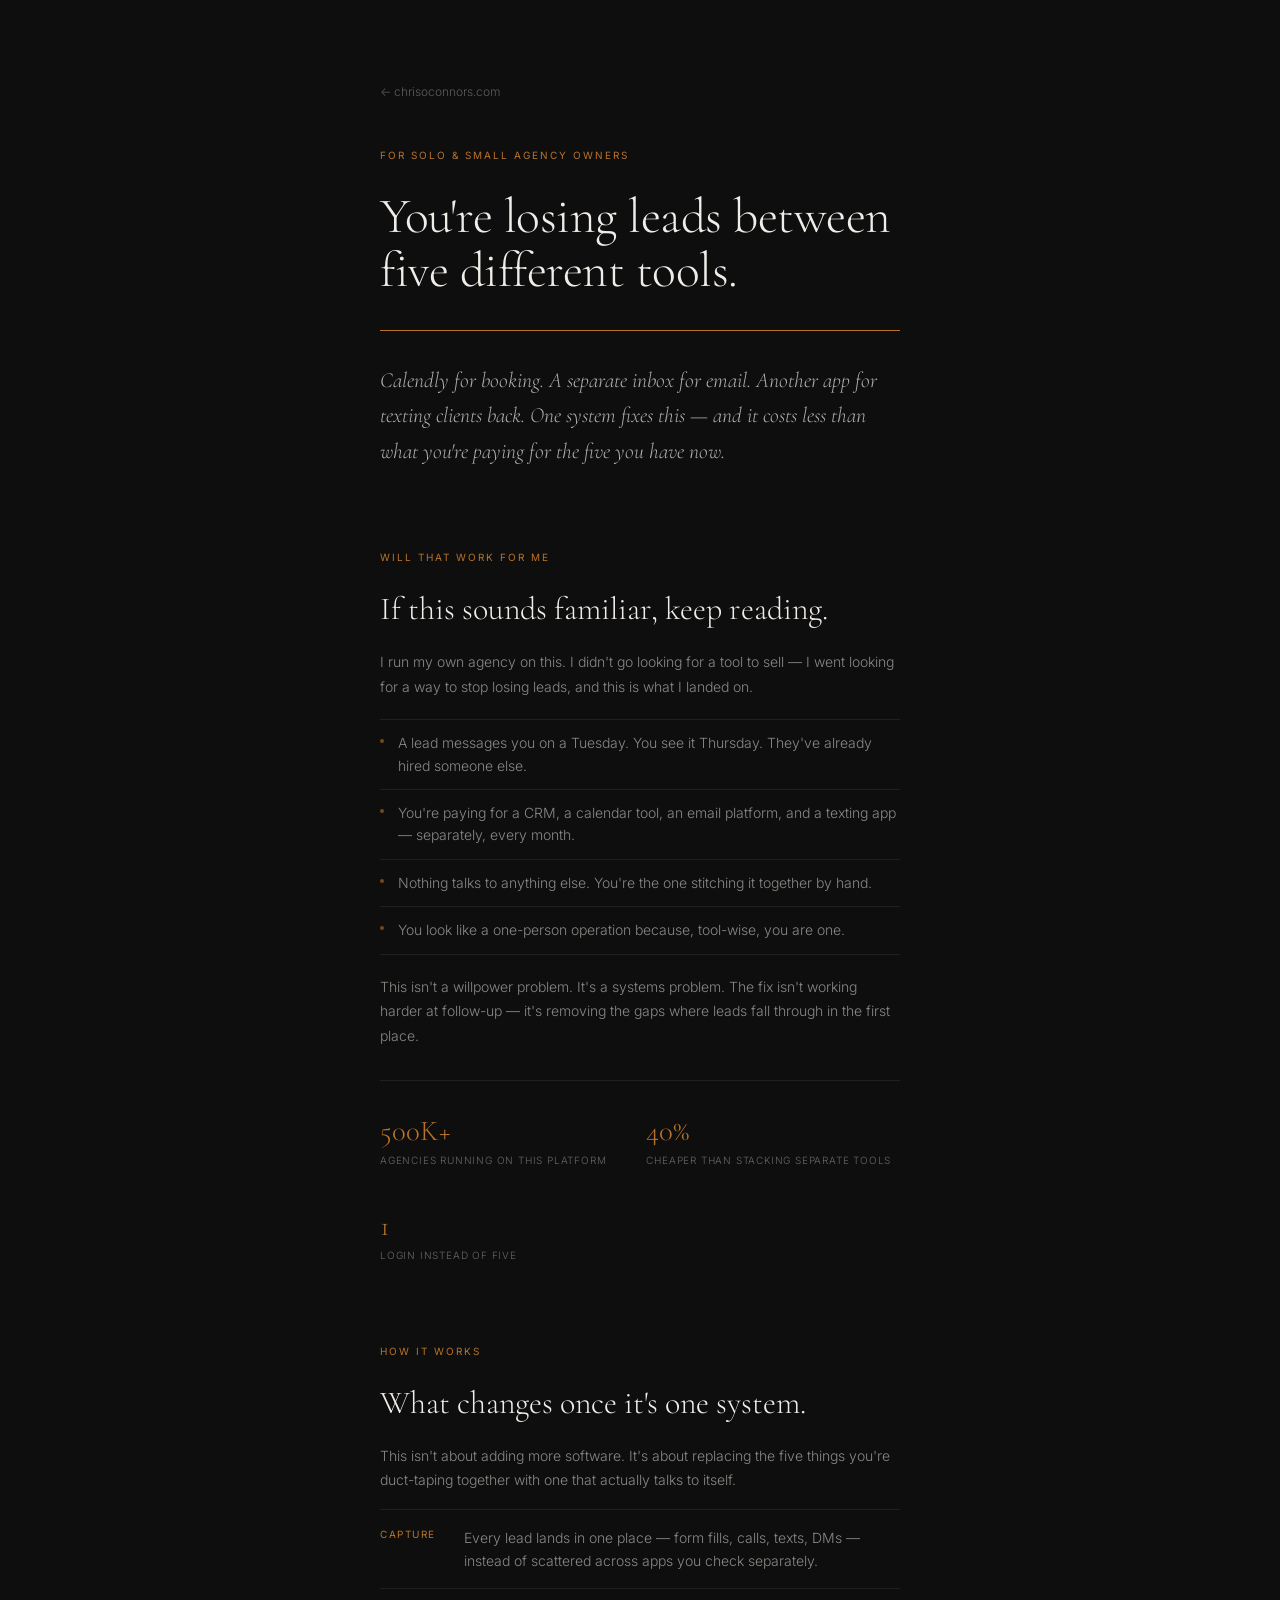
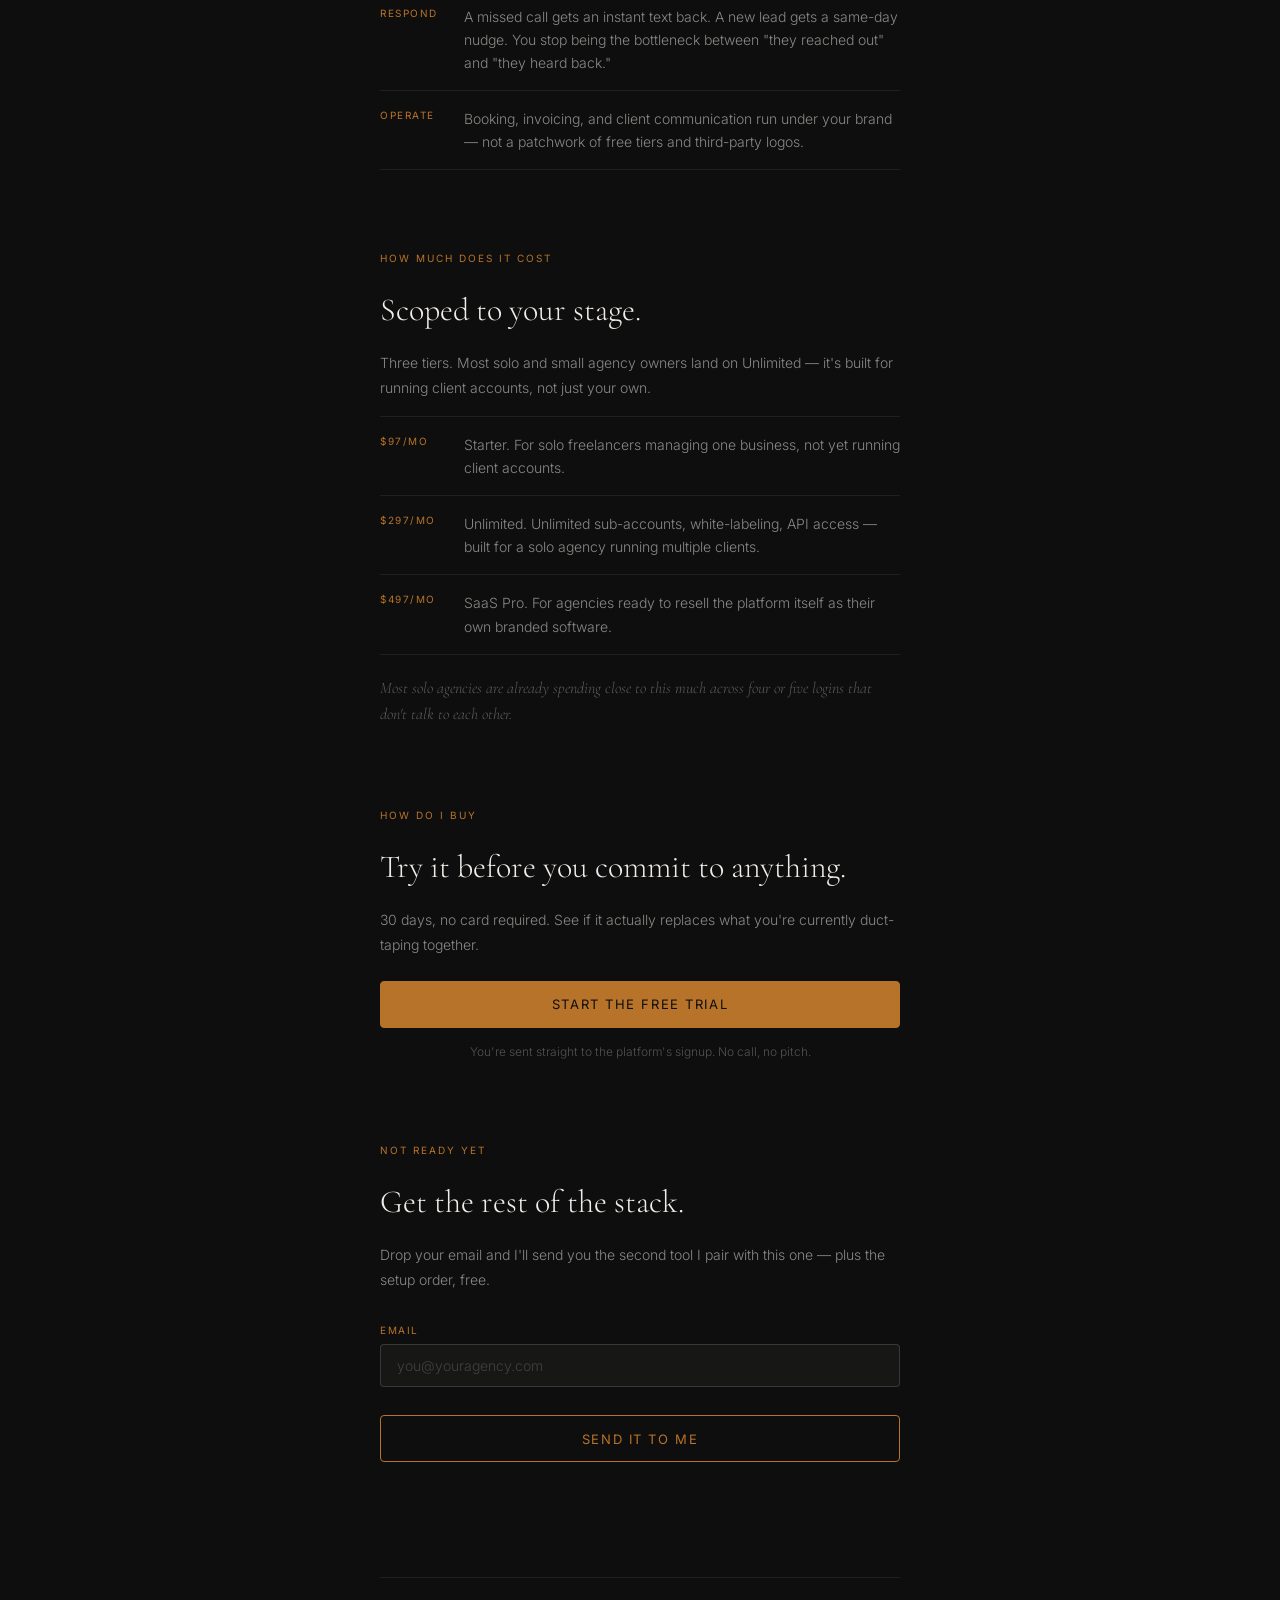
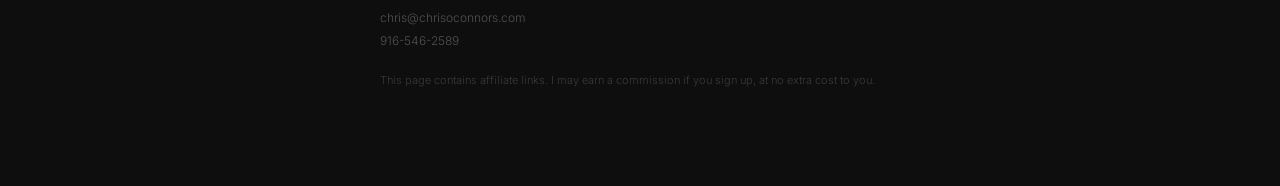
==== agency-engine.html @ 8b60ca3f "Create agency-engine.html" ====
<!DOCTYPE html>
<html lang="en">
<head>
<meta charset="UTF-8">
<meta name="viewport" content="width=device-width, initial-scale=1.0">
<title>The Agency Engine | Chris O'Connors</title>
<meta name="description" content="You're losing leads between five different tools. Here's the one system solo agency owners run on instead.">
<meta property="og:title" content="The Agency Engine | Chris O'Connors">
<meta property="og:description" content="You're losing leads between five different tools. Here's the one system solo agency owners run on instead.">
<meta property="og:image" content="https://res.cloudinary.com/dfg6a5max/image/upload/v1781449372/web-assets/2026_Profile_Pic_cfqlxw.png">
<meta property="og:url" content="https://www.chrisoconnors.com/agency-engine">
<meta property="og:type" content="website">
<meta name="twitter:card" content="summary">
<meta name="twitter:title" content="The Agency Engine | Chris O'Connors">
<meta name="twitter:description" content="You're losing leads between five different tools. Here's the one system solo agency owners run on instead.">
<link rel="preconnect" href="https://fonts.googleapis.com">
<link rel="preconnect" href="https://fonts.gstatic.com" crossorigin>
<link href="https://fonts.googleapis.com/css2?family=Cormorant+Garamond:ital,wght@0,300;0,400;1,300;1,400&family=Inter:wght@300;400&display=swap" rel="stylesheet">
<style>
  *, *::before, *::after { box-sizing: border-box; margin: 0; padding: 0; }

  :root {
    --cream: #F0EDE8;
    --amber: #B8732A;
    --muted: rgba(240, 237, 232, 0.55);
    --rule: rgba(240, 237, 232, 0.08);
  }

  html { font-size: 16px; scroll-behavior: smooth; }

  body {
    background: #0E0E0E;
    color: var(--cream);
    font-family: 'Inter', sans-serif;
    font-weight: 300;
    padding: 0 2rem;
  }

  .container {
    max-width: 520px;
    margin: 0 auto;
    padding: 5rem 0 6rem;
  }

  section { margin-bottom: 5rem; }

  .eyebrow {
    font-size: 10px;
    font-weight: 400;
    letter-spacing: 0.2em;
    text-transform: uppercase;
    color: var(--amber);
    margin-bottom: 1.5rem;
  }

  .back-link {
    display: inline-block;
    font-size: 12px;
    color: rgba(240, 237, 232, 0.35);
    text-decoration: none;
    margin-bottom: 3rem;
    transition: color 0.2s ease;
  }

  .back-link:hover { color: var(--amber); }

  .hero { margin-bottom: 5rem; }

  h1 {
    font-family: 'Cormorant Garamond', serif;
    font-size: clamp(2.2rem, 7vw, 3.1rem);
    font-weight: 300;
    line-height: 1.1;
    letter-spacing: -0.01em;
    margin-bottom: 2rem;
  }

  .animated-rule {
    height: 1px;
    background: var(--amber);
    width: 0;
    animation: drawRule 1s ease forwards 0.3s;
    margin-bottom: 2rem;
  }

  .proposition {
    font-family: 'Cormorant Garamond', serif;
    font-size: clamp(1.15rem, 4vw, 1.35rem);
    font-weight: 300;
    font-style: italic;
    color: rgba(240, 237, 232, 0.72);
    line-height: 1.65;
  }

  h2 {
    font-family: 'Cormorant Garamond', serif;
    font-size: clamp(1.5rem, 5vw, 2rem);
    font-weight: 300;
    line-height: 1.1;
    margin-bottom: 1.5rem;
  }

  p {
    font-size: 14px;
    color: var(--muted);
    line-height: 1.75;
    margin-bottom: 1rem;
  }

  p:last-child { margin-bottom: 0; }

  .fit-list {
    list-style: none;
    margin-top: 1.25rem;
  }

  .fit-list li {
    font-size: 14px;
    color: var(--muted);
    line-height: 1.6;
    padding: 0.75rem 0;
    border-bottom: 0.5px solid var(--rule);
    display: flex;
    gap: 0.85rem;
    align-items: flex-start;
  }

  .fit-list li:first-child { border-top: 0.5px solid var(--rule); }

  .fit-dot {
    width: 4px;
    height: 4px;
    border-radius: 50%;
    background: var(--amber);
    opacity: 0.6;
    flex-shrink: 0;
    margin-top: 7px;
  }

  .process-item {
    display: flex;
    gap: 1.5rem;
    align-items: flex-start;
    padding: 1rem 0;
    border-bottom: 0.5px solid var(--rule);
  }

  .process-item:first-child { border-top: 0.5px solid var(--rule); }

  .process-label {
    font-size: 10px;
    letter-spacing: 0.15em;
    text-transform: uppercase;
    color: var(--amber);
    font-weight: 400;
    min-width: 60px;
    padding-top: 2px;
    flex-shrink: 0;
  }

  .process-text {
    font-size: 14px;
    color: var(--muted);
    line-height: 1.65;
    font-weight: 300;
  }

  .pricing-note {
    font-size: 13px;
    color: rgba(240, 237, 232, 0.35);
    line-height: 1.65;
    margin-top: 1.25rem;
    font-style: italic;
    font-family: 'Cormorant Garamond', serif;
    font-size: 1rem;
  }

  .trust-row {
    display: flex;
    gap: 2.5rem;
    flex-wrap: wrap;
    margin-top: 2rem;
    padding-top: 2rem;
    border-top: 0.5px solid var(--rule);
  }

  .trust-stat .num {
    font-family: 'Cormorant Garamond', serif;
    font-size: 1.8rem;
    font-weight: 300;
    color: var(--amber);
    display: block;
  }

  .trust-stat .label {
    font-size: 10px;
    color: rgba(240, 237, 232, 0.4);
    text-transform: uppercase;
    letter-spacing: 0.08em;
    margin-top: 0.25rem;
  }

  .cta-btn {
    display: inline-block;
    width: 100%;
    text-align: center;
    padding: 0.9rem 1rem;
    background: var(--amber);
    border: 0.5px solid var(--amber);
    border-radius: 4px;
    color: #0E0E0E;
    font-family: 'Inter', sans-serif;
    font-size: 13px;
    font-weight: 400;
    letter-spacing: 0.12em;
    text-transform: uppercase;
    text-decoration: none;
    cursor: pointer;
    transition: background 0.2s ease, opacity 0.2s ease;
    margin-top: 0.5rem;
  }

  .cta-btn:hover { opacity: 0.85; }

  .cta-micro {
    font-size: 12px;
    color: rgba(240, 237, 232, 0.3);
    margin-top: 0.85rem;
    text-align: center;
  }

  .form-group { margin-bottom: 1.25rem; }

  label {
    display: block;
    font-size: 10px;
    letter-spacing: 0.15em;
    text-transform: uppercase;
    color: var(--amber);
    font-weight: 400;
    margin-bottom: 0.5rem;
  }

  input[type="email"] {
    width: 100%;
    background: rgba(240, 237, 232, 0.04);
    border: 0.5px solid rgba(240, 237, 232, 0.15);
    border-radius: 4px;
    color: var(--cream);
    font-family: 'Inter', sans-serif;
    font-size: 14px;
    font-weight: 300;
    padding: 0.75rem 1rem;
    outline: none;
    transition: border-color 0.2s ease;
    -webkit-appearance: none;
  }

  input[type="email"]:focus { border-color: var(--amber); }

  ::placeholder { color: rgba(240, 237, 232, 0.2); }

  .submit-btn {
    width: 100%;
    padding: 0.9rem 1rem;
    background: transparent;
    border: 0.5px solid var(--amber);
    border-radius: 4px;
    color: var(--amber);
    font-family: 'Inter', sans-serif;
    font-size: 13px;
    font-weight: 400;
    letter-spacing: 0.12em;
    text-transform: uppercase;
    cursor: pointer;
    transition: background 0.2s ease, color 0.2s ease;
    margin-top: 0.5rem;
  }

  .submit-btn:hover { background: var(--amber); color: #0E0E0E; }
  .submit-btn:disabled { opacity: 0.4; cursor: not-allowed; }

  .form-status {
    font-size: 13px;
    text-align: center;
    margin-top: 1rem;
    min-height: 1.2em;
    color: var(--amber);
    font-style: italic;
    font-family: 'Cormorant Garamond', serif;
    font-size: 1rem;
  }

  .footer {
    border-top: 0.5px solid var(--rule);
    padding-top: 2rem;
    display: flex;
    flex-direction: column;
    gap: 0.5rem;
  }

  .footer a {
    font-size: 12px;
    color: rgba(240, 237, 232, 0.3);
    text-decoration: none;
    transition: color 0.2s ease;
  }

  .footer a:hover { color: var(--amber); }

  .footer .disclosure {
    font-size: 11px;
    color: rgba(240, 237, 232, 0.2);
    line-height: 1.6;
    margin-top: 1rem;
  }

  .fade-in {
    opacity: 0;
    transform: translateY(10px);
    transition: opacity 0.5s ease, transform 0.5s ease;
  }

  .fade-in.visible { opacity: 1; transform: translateY(0); }

  @keyframes drawRule { from { width: 0; } to { width: 100%; } }

  @media (prefers-reduced-motion: reduce) {
    *, .fade-in { animation: none !important; transition: none !important; opacity: 1 !important; transform: none !important; }
  }

  @media (max-width: 480px) {
    body { padding: 0 1.25rem; }
    .container { padding: 3.5rem 0 4rem; }
    .trust-row { gap: 1.75rem; }
  }
</style>
</head>
<body>
<main class="container">

  <a href="/" class="back-link">&larr; chrisoconnors.com</a>

  <!-- 1. WHAT DOES IT DO FOR ME -->
  <div class="hero">
    <p class="eyebrow">For solo &amp; small agency owners</p>
    <h1>You're losing leads between five different tools.</h1>
    <div class="animated-rule"></div>
    <p class="proposition">Calendly for booking. A separate inbox for email. Another app for texting clients back. One system fixes this &mdash; and it costs less than what you're paying for the five you have now.</p>
  </div>

  <!-- 2. WILL THAT WORK FOR ME -->
  <section class="fade-in">
    <p class="eyebrow">Will that work for me</p>
    <h2>If this sounds familiar, keep reading.</h2>
    <p>I run my own agency on this. I didn't go looking for a tool to sell &mdash; I went looking for a way to stop losing leads, and this is what I landed on.</p>
    <ul class="fit-list">
      <li><span class="fit-dot" aria-hidden="true"></span>A lead messages you on a Tuesday. You see it Thursday. They've already hired someone else.</li>
      <li><span class="fit-dot" aria-hidden="true"></span>You're paying for a CRM, a calendar tool, an email platform, and a texting app &mdash; separately, every month.</li>
      <li><span class="fit-dot" aria-hidden="true"></span>Nothing talks to anything else. You're the one stitching it together by hand.</li>
      <li><span class="fit-dot" aria-hidden="true"></span>You look like a one-person operation because, tool-wise, you are one.</li>
    </ul>
    <p style="margin-top: 1.25rem;">This isn't a willpower problem. It's a systems problem. The fix isn't working harder at follow-up &mdash; it's removing the gaps where leads fall through in the first place.</p>

    <div class="trust-row">
      <div class="trust-stat">
        <span class="num">500K+</span>
        <span class="label">Agencies running on this platform</span>
      </div>
      <div class="trust-stat">
        <span class="num">40%</span>
        <span class="label">Cheaper than stacking separate tools</span>
      </div>
      <div class="trust-stat">
        <span class="num">1</span>
        <span class="label">Login instead of five</span>
      </div>
    </div>
  </section>

  <!-- 3. HOW DOES IT WORK -->
  <section class="fade-in">
    <p class="eyebrow">How it works</p>
    <h2>What changes once it's one system.</h2>
    <p>This isn't about adding more software. It's about replacing the five things you're duct-taping together with one that actually talks to itself.</p>
    <div>
      <div class="process-item">
        <span class="process-label">Capture</span>
        <span class="process-text">Every lead lands in one place &mdash; form fills, calls, texts, DMs &mdash; instead of scattered across apps you check separately.</span>
      </div>
      <div class="process-item">
        <span class="process-label">Respond</span>
        <span class="process-text">A missed call gets an instant text back. A new lead gets a same-day nudge. You stop being the bottleneck between "they reached out" and "they heard back."</span>
      </div>
      <div class="process-item">
        <span class="process-label">Operate</span>
        <span class="process-text">Booking, invoicing, and client communication run under your brand &mdash; not a patchwork of free tiers and third-party logos.</span>
      </div>
    </div>
  </section>

  <!-- 4. HOW MUCH DOES IT COST -->
  <section class="fade-in">
    <p class="eyebrow">How much does it cost</p>
    <h2>Scoped to your stage.</h2>
    <p>Three tiers. Most solo and small agency owners land on Unlimited &mdash; it's built for running client accounts, not just your own.</p>
    <div>
      <div class="process-item">
        <span class="process-label">$97/mo</span>
        <span class="process-text">Starter. For solo freelancers managing one business, not yet running client accounts.</span>
      </div>
      <div class="process-item">
        <span class="process-label">$297/mo</span>
        <span class="process-text">Unlimited. Unlimited sub-accounts, white-labeling, API access &mdash; built for a solo agency running multiple clients.</span>
      </div>
      <div class="process-item">
        <span class="process-label">$497/mo</span>
        <span class="process-text">SaaS Pro. For agencies ready to resell the platform itself as their own branded software.</span>
      </div>
    </div>
    <p class="pricing-note">Most solo agencies are already spending close to this much across four or five logins that don't talk to each other.</p>
  </section>

  <!-- 5. HOW DO I BUY -->
  <section class="fade-in">
    <p class="eyebrow">How do I buy</p>
    <h2>Try it before you commit to anything.</h2>
    <p>30 days, no card required. See if it actually replaces what you're currently duct-taping together.</p>
    <a href="https://www.gohighlevel.com/?fp_ref=REPLACE_WITH_AFFILIATE_ID&amp;fp_sid=agency_engine" class="cta-btn" id="primary-cta">Start the free trial</a>
    <p class="cta-micro">You're sent straight to the platform's signup. No call, no pitch.</p>
  </section>

  <!-- SECONDARY OFFER - EMAIL CAPTURE FOR UPHEX -->
  <section class="fade-in">
    <p class="eyebrow">Not ready yet</p>
    <h2>Get the rest of the stack.</h2>
    <p>Drop your email and I'll send you the second tool I pair with this one &mdash; plus the setup order, free.</p>

    <div id="bonus-form-wrap" style="margin-top: 2rem;">
      <div class="form-group">
        <label for="bonus-email">Email</label>
        <input type="email" id="bonus-email" placeholder="you@youragency.com" autocomplete="email">
      </div>
      <button class="submit-btn" id="bonus-submit-btn" onclick="submitBonusForm()">Send it to me</button>
      <p class="form-status" id="bonus-form-status"></p>
    </div>
  </section>

  <!-- FOOTER -->
  <div class="footer">
    <a href="mailto:chris@chrisoconnors.com">chris@chrisoconnors.com</a>
    <a href="tel:9165462589">916-546-2589</a>
    <p class="disclosure">This page contains affiliate links. I may earn a commission if you sign up, at no extra cost to you.</p>
  </div>

</main>

<script>
  const BONUS_WEBHOOK_URL = 'https://n8n.chrisoconnors.com/webhook/agency-engine-lead'; // REPLACE if different

  function submitBonusForm() {
    const email = document.getElementById('bonus-email').value.trim();
    const status = document.getElementById('bonus-form-status');
    const btn = document.getElementById('bonus-submit-btn');

    const emailRegex = /^[^\s@]+@[^\s@]+\.[^\s@]+$/;
    if (!emailRegex.test(email)) {
      status.textContent = 'Please enter a valid email address.';
      status.style.color = 'rgba(240,237,232,0.5)';
      return;
    }

    btn.disabled = true;
    status.style.color = 'var(--amber)';
    status.textContent = 'Sending...';

    fetch(BONUS_WEBHOOK_URL, {
      method: 'POST',
      headers: { 'Content-Type': 'application/json' },
      body: JSON.stringify({
        email: email,
        source: 'agency-engine',
        submitted_at: new Date().toISOString()
      })
    })
    .then(res => {
      if (res.ok) {
        document.getElementById('bonus-form-wrap').innerHTML = '<p style="font-family: Cormorant Garamond, serif; font-size: 1.2rem; font-style: italic; color: rgba(240,237,232,0.7); line-height: 1.7;">Done. Check your inbox in a few minutes.</p>';
      } else {
        throw new Error('Non-200 response');
      }
    })
    .catch(() => {
      btn.disabled = false;
      status.textContent = 'Something went wrong. Try again in a moment.';
      status.style.color = 'rgba(240,237,232,0.5)';
    });
  }

  const observer = new IntersectionObserver((entries) => {
    entries.forEach(e => { if (e.isIntersecting) { e.target.classList.add('visible'); observer.unobserve(e.target); } });
  }, { threshold: 0.1 });

  document.querySelectorAll('.fade-in').forEach(el => observer.observe(el));
</script>
</body>
</html>
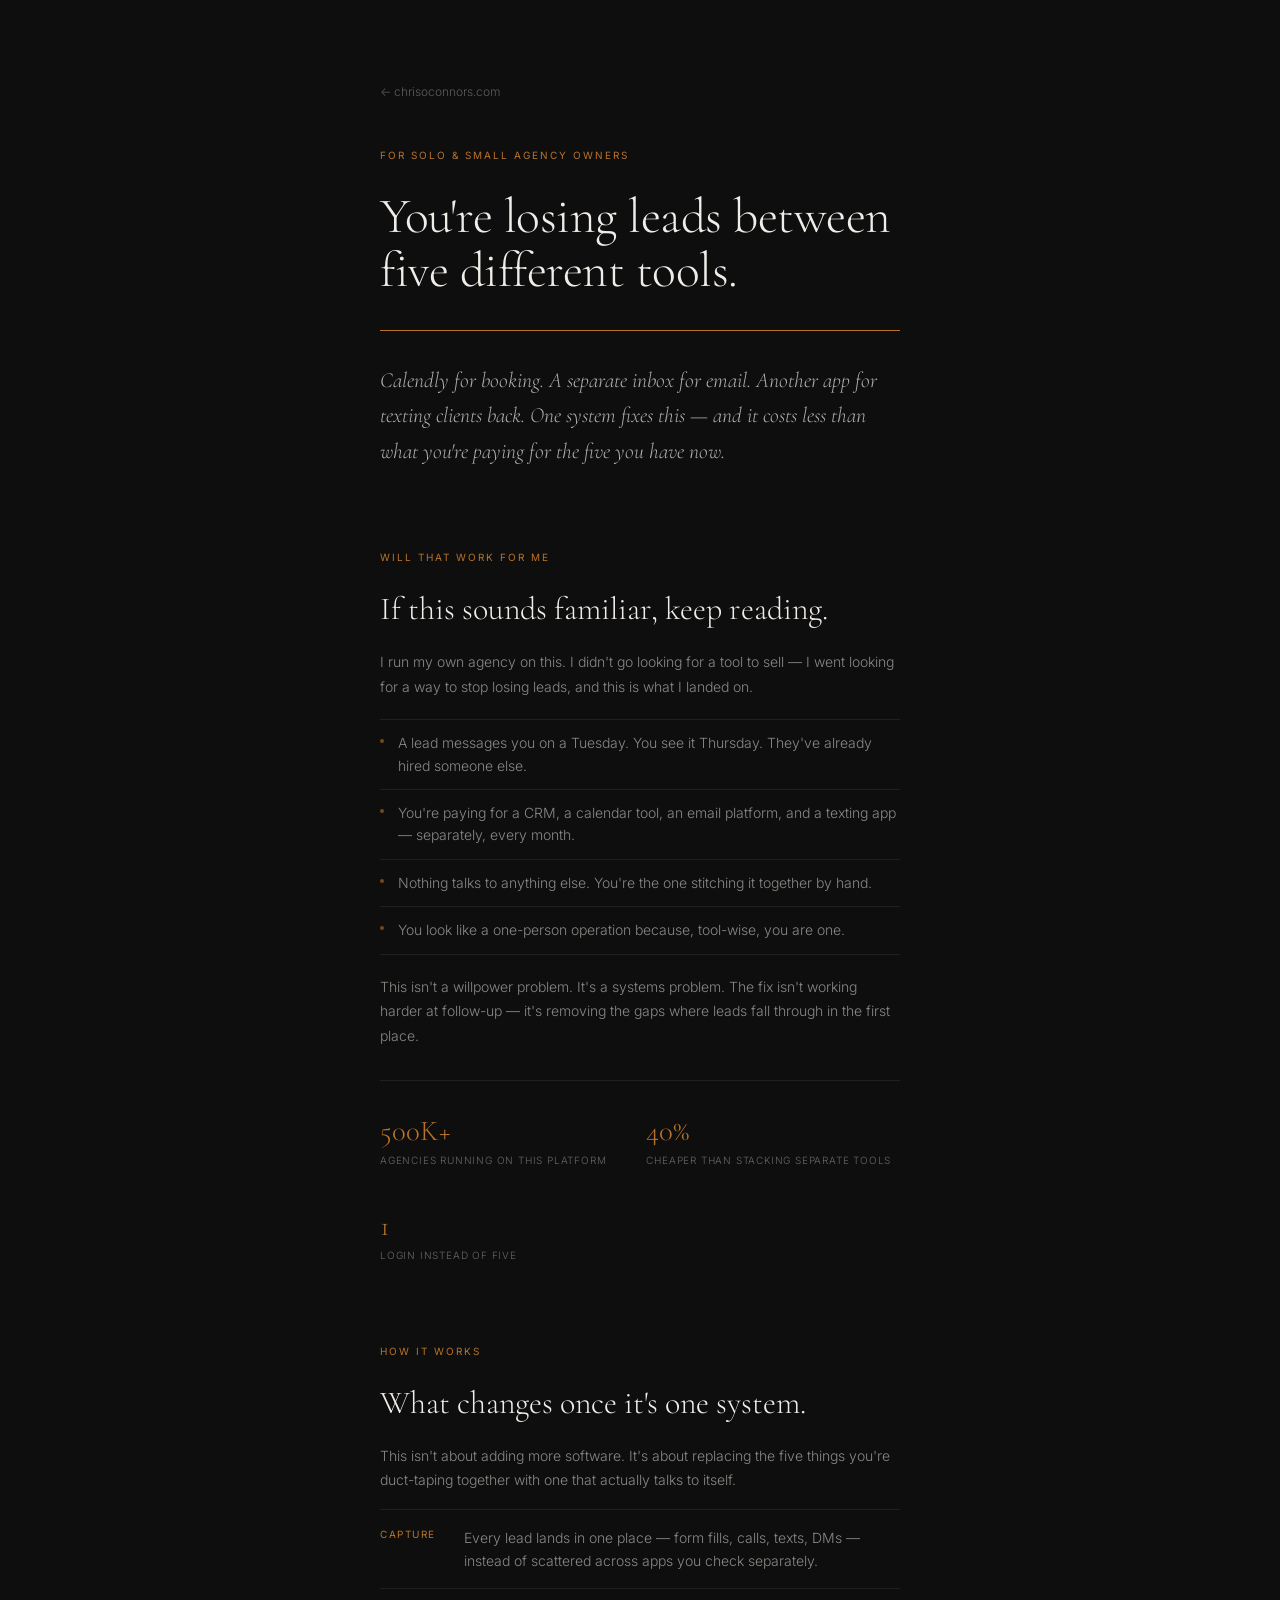
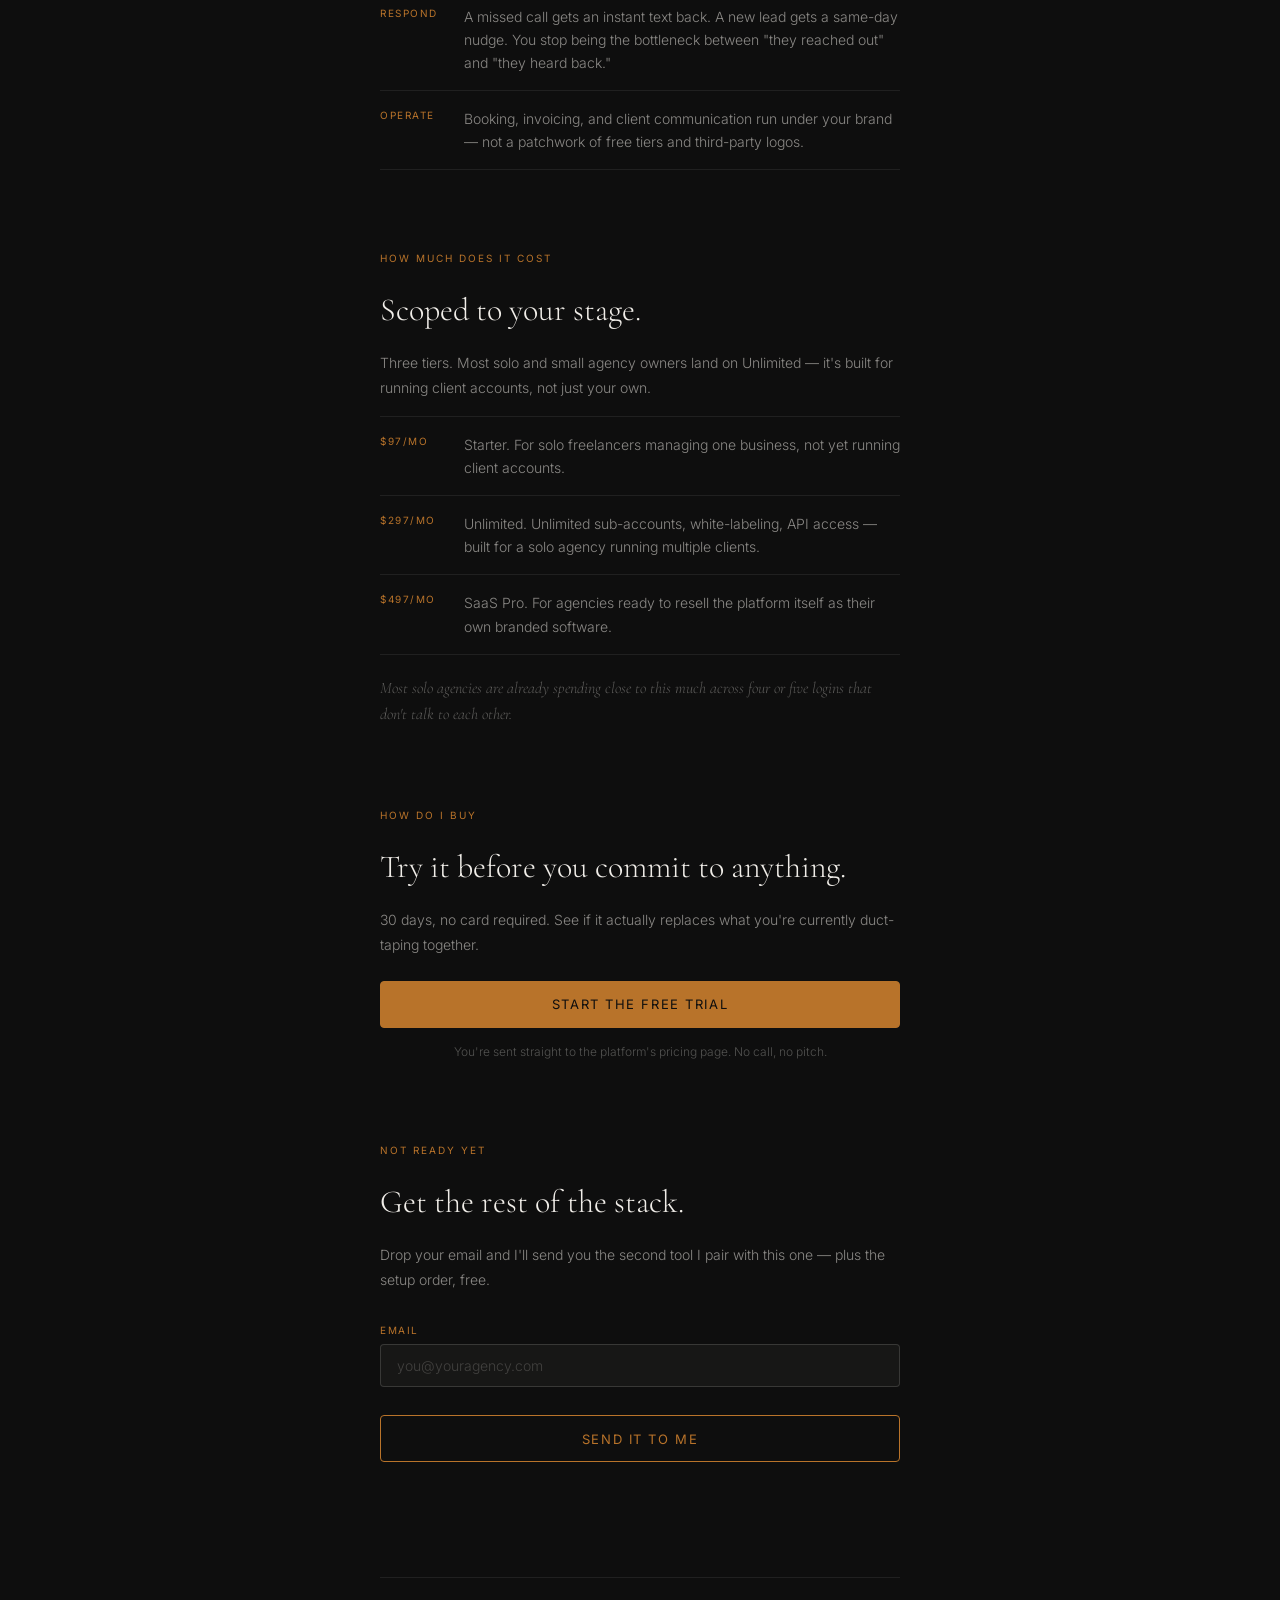
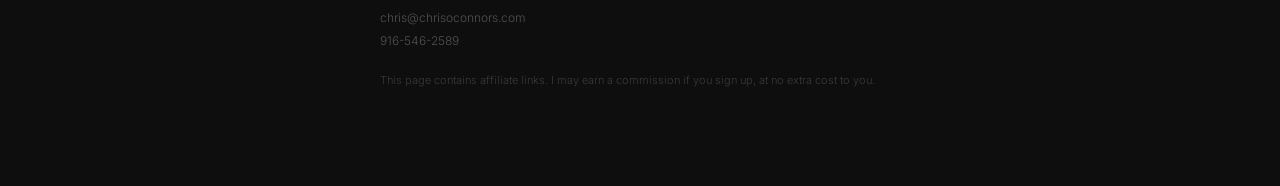
==== commit 3af90565: "Update agency-engine.html" ====
--- a/agency-engine.html
+++ b/agency-engine.html
@@ -426,8 +426,8 @@
     <p class="eyebrow">How do I buy</p>
     <h2>Try it before you commit to anything.</h2>
     <p>30 days, no card required. See if it actually replaces what you're currently duct-taping together.</p>
-    <a href="https://www.gohighlevel.com/?fp_ref=REPLACE_WITH_AFFILIATE_ID&amp;fp_sid=agency_engine" class="cta-btn" id="primary-cta">Start the free trial</a>
-    <p class="cta-micro">You're sent straight to the platform's signup. No call, no pitch.</p>
+    <a href="https://www.gohighlevel.com/pricing?fp_ref=chrisoconnors" class="cta-btn" id="primary-cta">Start the free trial</a>
+    <p class="cta-micro">You're sent straight to the platform's pricing page. No call, no pitch.</p>
   </section>
 
   <!-- SECONDARY OFFER - EMAIL CAPTURE FOR UPHEX -->
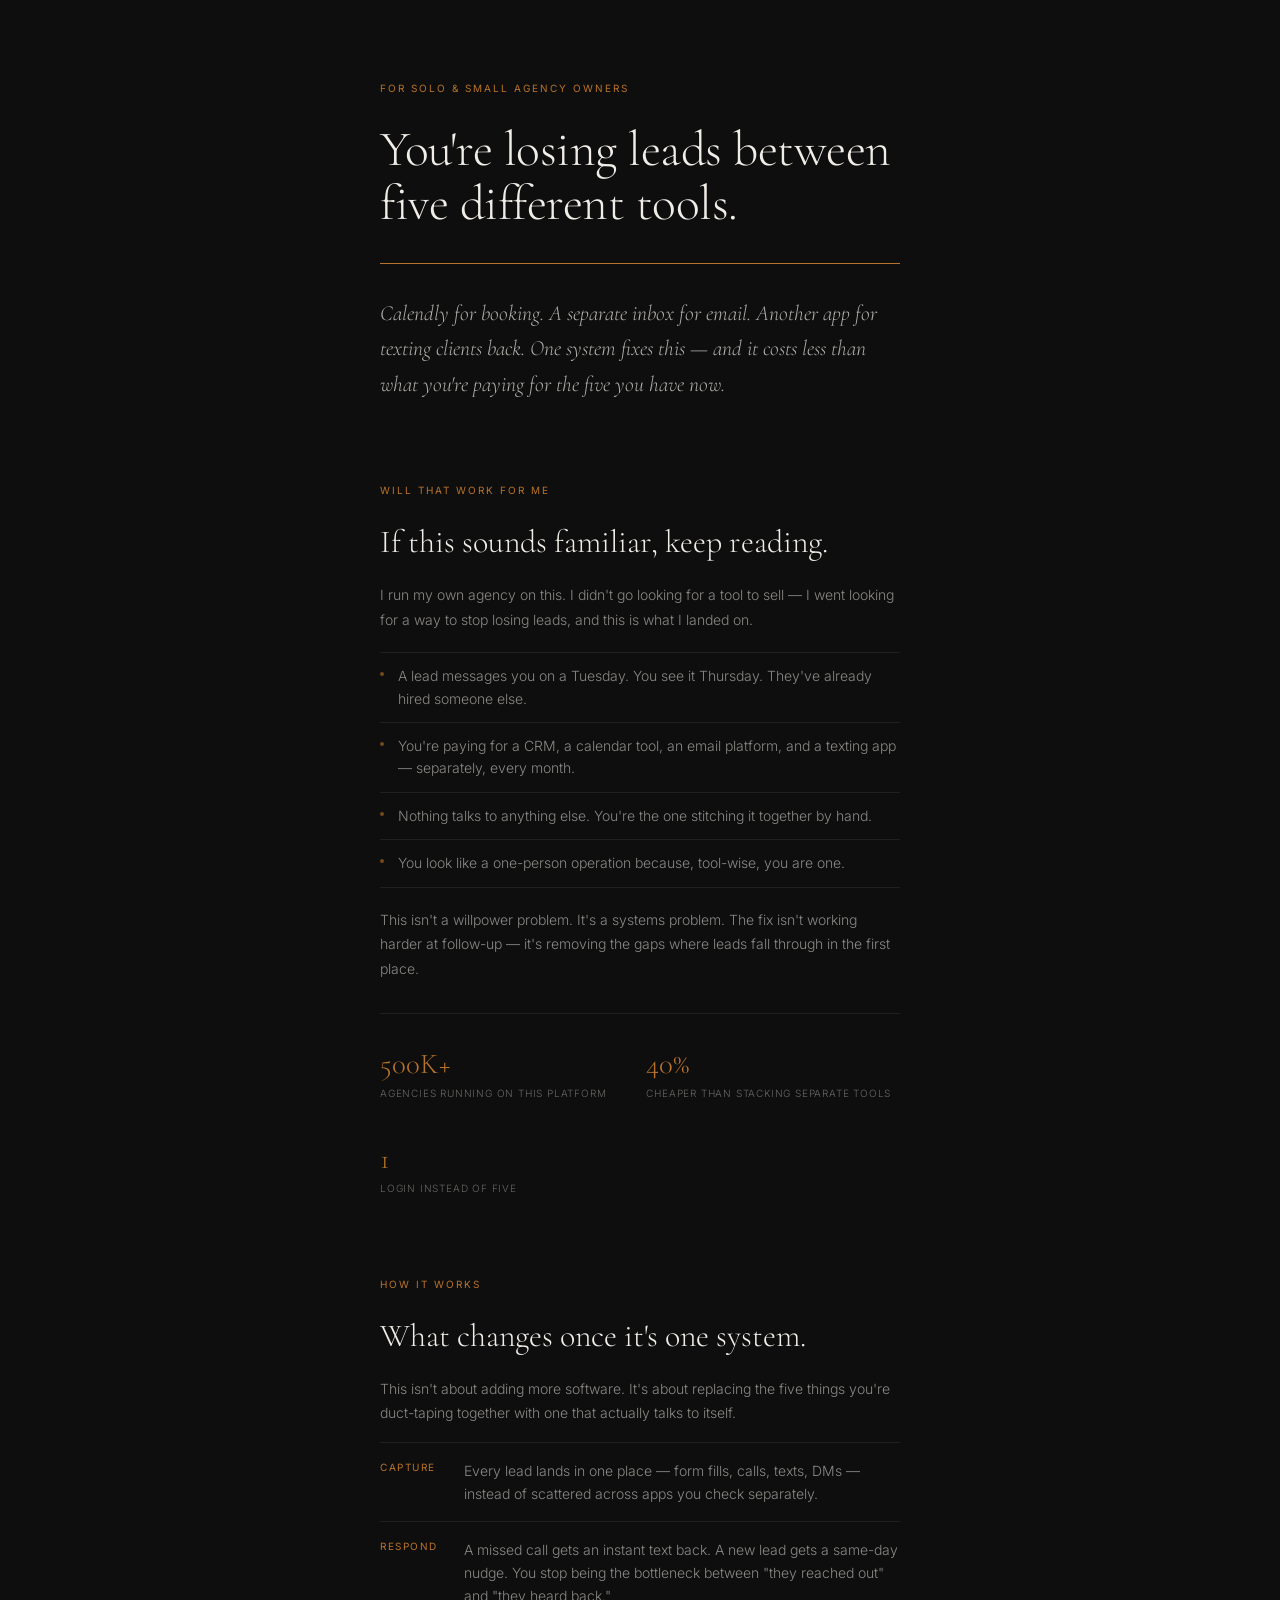
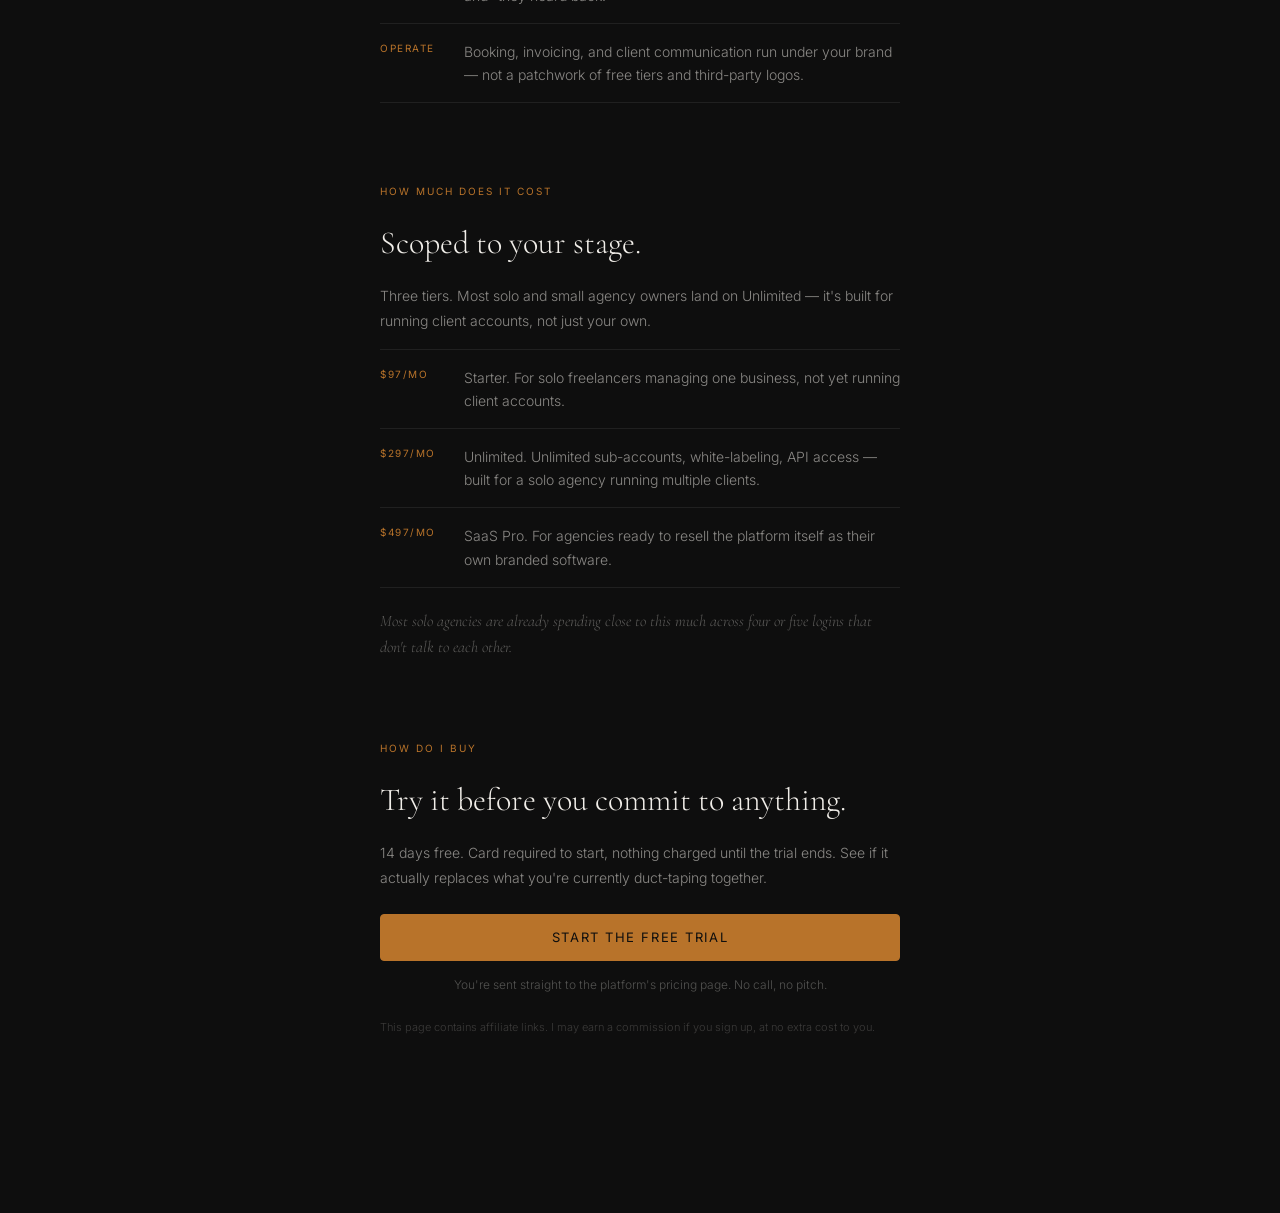
==== commit 1c5f00e9: "Update agency-engine.html Footer removed, trial copy corrected" ====
--- a/agency-engine.html
+++ b/agency-engine.html
@@ -53,17 +53,6 @@
     margin-bottom: 1.5rem;
   }
 
-  .back-link {
-    display: inline-block;
-    font-size: 12px;
-    color: rgba(240, 237, 232, 0.35);
-    text-decoration: none;
-    margin-bottom: 3rem;
-    transition: color 0.2s ease;
-  }
-
-  .back-link:hover { color: var(--amber); }
-
   .hero { margin-bottom: 5rem; }
 
   h1 {
@@ -229,90 +218,11 @@
     text-align: center;
   }
 
-  .form-group { margin-bottom: 1.25rem; }
-
-  label {
-    display: block;
-    font-size: 10px;
-    letter-spacing: 0.15em;
-    text-transform: uppercase;
-    color: var(--amber);
-    font-weight: 400;
-    margin-bottom: 0.5rem;
-  }
-
-  input[type="email"] {
-    width: 100%;
-    background: rgba(240, 237, 232, 0.04);
-    border: 0.5px solid rgba(240, 237, 232, 0.15);
-    border-radius: 4px;
-    color: var(--cream);
-    font-family: 'Inter', sans-serif;
-    font-size: 14px;
-    font-weight: 300;
-    padding: 0.75rem 1rem;
-    outline: none;
-    transition: border-color 0.2s ease;
-    -webkit-appearance: none;
-  }
-
-  input[type="email"]:focus { border-color: var(--amber); }
-
-  ::placeholder { color: rgba(240, 237, 232, 0.2); }
-
-  .submit-btn {
-    width: 100%;
-    padding: 0.9rem 1rem;
-    background: transparent;
-    border: 0.5px solid var(--amber);
-    border-radius: 4px;
-    color: var(--amber);
-    font-family: 'Inter', sans-serif;
-    font-size: 13px;
-    font-weight: 400;
-    letter-spacing: 0.12em;
-    text-transform: uppercase;
-    cursor: pointer;
-    transition: background 0.2s ease, color 0.2s ease;
-    margin-top: 0.5rem;
-  }
-
-  .submit-btn:hover { background: var(--amber); color: #0E0E0E; }
-  .submit-btn:disabled { opacity: 0.4; cursor: not-allowed; }
-
-  .form-status {
-    font-size: 13px;
-    text-align: center;
-    margin-top: 1rem;
-    min-height: 1.2em;
-    color: var(--amber);
-    font-style: italic;
-    font-family: 'Cormorant Garamond', serif;
-    font-size: 1rem;
-  }
-
-  .footer {
-    border-top: 0.5px solid var(--rule);
-    padding-top: 2rem;
-    display: flex;
-    flex-direction: column;
-    gap: 0.5rem;
-  }
-
-  .footer a {
-    font-size: 12px;
-    color: rgba(240, 237, 232, 0.3);
-    text-decoration: none;
-    transition: color 0.2s ease;
-  }
-
-  .footer a:hover { color: var(--amber); }
-
-  .footer .disclosure {
+  .disclosure {
     font-size: 11px;
     color: rgba(240, 237, 232, 0.2);
     line-height: 1.6;
-    margin-top: 1rem;
+    margin-top: 1.5rem;
   }
 
   .fade-in {
@@ -338,8 +248,6 @@
 </head>
 <body>
 <main class="container">
-
-  <a href="/" class="back-link">&larr; chrisoconnors.com</a>
 
   <!-- 1. WHAT DOES IT DO FOR ME -->
   <div class="hero">
@@ -425,78 +333,15 @@
   <section class="fade-in">
     <p class="eyebrow">How do I buy</p>
     <h2>Try it before you commit to anything.</h2>
-    <p>30 days, no card required. See if it actually replaces what you're currently duct-taping together.</p>
+    <p>14 days free. Card required to start, nothing charged until the trial ends. See if it actually replaces what you're currently duct-taping together.</p>
     <a href="https://www.gohighlevel.com/pricing?fp_ref=chrisoconnors" class="cta-btn" id="primary-cta">Start the free trial</a>
     <p class="cta-micro">You're sent straight to the platform's pricing page. No call, no pitch.</p>
+    <p class="disclosure">This page contains affiliate links. I may earn a commission if you sign up, at no extra cost to you.</p>
   </section>
 
-  <!-- SECONDARY OFFER - EMAIL CAPTURE FOR UPHEX -->
-  <section class="fade-in">
-    <p class="eyebrow">Not ready yet</p>
-    <h2>Get the rest of the stack.</h2>
-    <p>Drop your email and I'll send you the second tool I pair with this one &mdash; plus the setup order, free.</p>
-
-    <div id="bonus-form-wrap" style="margin-top: 2rem;">
-      <div class="form-group">
-        <label for="bonus-email">Email</label>
-        <input type="email" id="bonus-email" placeholder="you@youragency.com" autocomplete="email">
-      </div>
-      <button class="submit-btn" id="bonus-submit-btn" onclick="submitBonusForm()">Send it to me</button>
-      <p class="form-status" id="bonus-form-status"></p>
-    </div>
-  </section>
-
-  <!-- FOOTER -->
-  <div class="footer">
-    <a href="mailto:chris@chrisoconnors.com">chris@chrisoconnors.com</a>
-    <a href="tel:9165462589">916-546-2589</a>
-    <p class="disclosure">This page contains affiliate links. I may earn a commission if you sign up, at no extra cost to you.</p>
-  </div>
-
 </main>
 
 <script>
-  const BONUS_WEBHOOK_URL = 'https://n8n.chrisoconnors.com/webhook/agency-engine-lead'; // REPLACE if different
-
-  function submitBonusForm() {
-    const email = document.getElementById('bonus-email').value.trim();
-    const status = document.getElementById('bonus-form-status');
-    const btn = document.getElementById('bonus-submit-btn');
-
-    const emailRegex = /^[^\s@]+@[^\s@]+\.[^\s@]+$/;
-    if (!emailRegex.test(email)) {
-      status.textContent = 'Please enter a valid email address.';
-      status.style.color = 'rgba(240,237,232,0.5)';
-      return;
-    }
-
-    btn.disabled = true;
-    status.style.color = 'var(--amber)';
-    status.textContent = 'Sending...';
-
-    fetch(BONUS_WEBHOOK_URL, {
-      method: 'POST',
-      headers: { 'Content-Type': 'application/json' },
-      body: JSON.stringify({
-        email: email,
-        source: 'agency-engine',
-        submitted_at: new Date().toISOString()
-      })
-    })
-    .then(res => {
-      if (res.ok) {
-        document.getElementById('bonus-form-wrap').innerHTML = '<p style="font-family: Cormorant Garamond, serif; font-size: 1.2rem; font-style: italic; color: rgba(240,237,232,0.7); line-height: 1.7;">Done. Check your inbox in a few minutes.</p>';
-      } else {
-        throw new Error('Non-200 response');
-      }
-    })
-    .catch(() => {
-      btn.disabled = false;
-      status.textContent = 'Something went wrong. Try again in a moment.';
-      status.style.color = 'rgba(240,237,232,0.5)';
-    });
-  }
-
   const observer = new IntersectionObserver((entries) => {
     entries.forEach(e => { if (e.isIntersecting) { e.target.classList.add('visible'); observer.unobserve(e.target); } });
   }, { threshold: 0.1 });
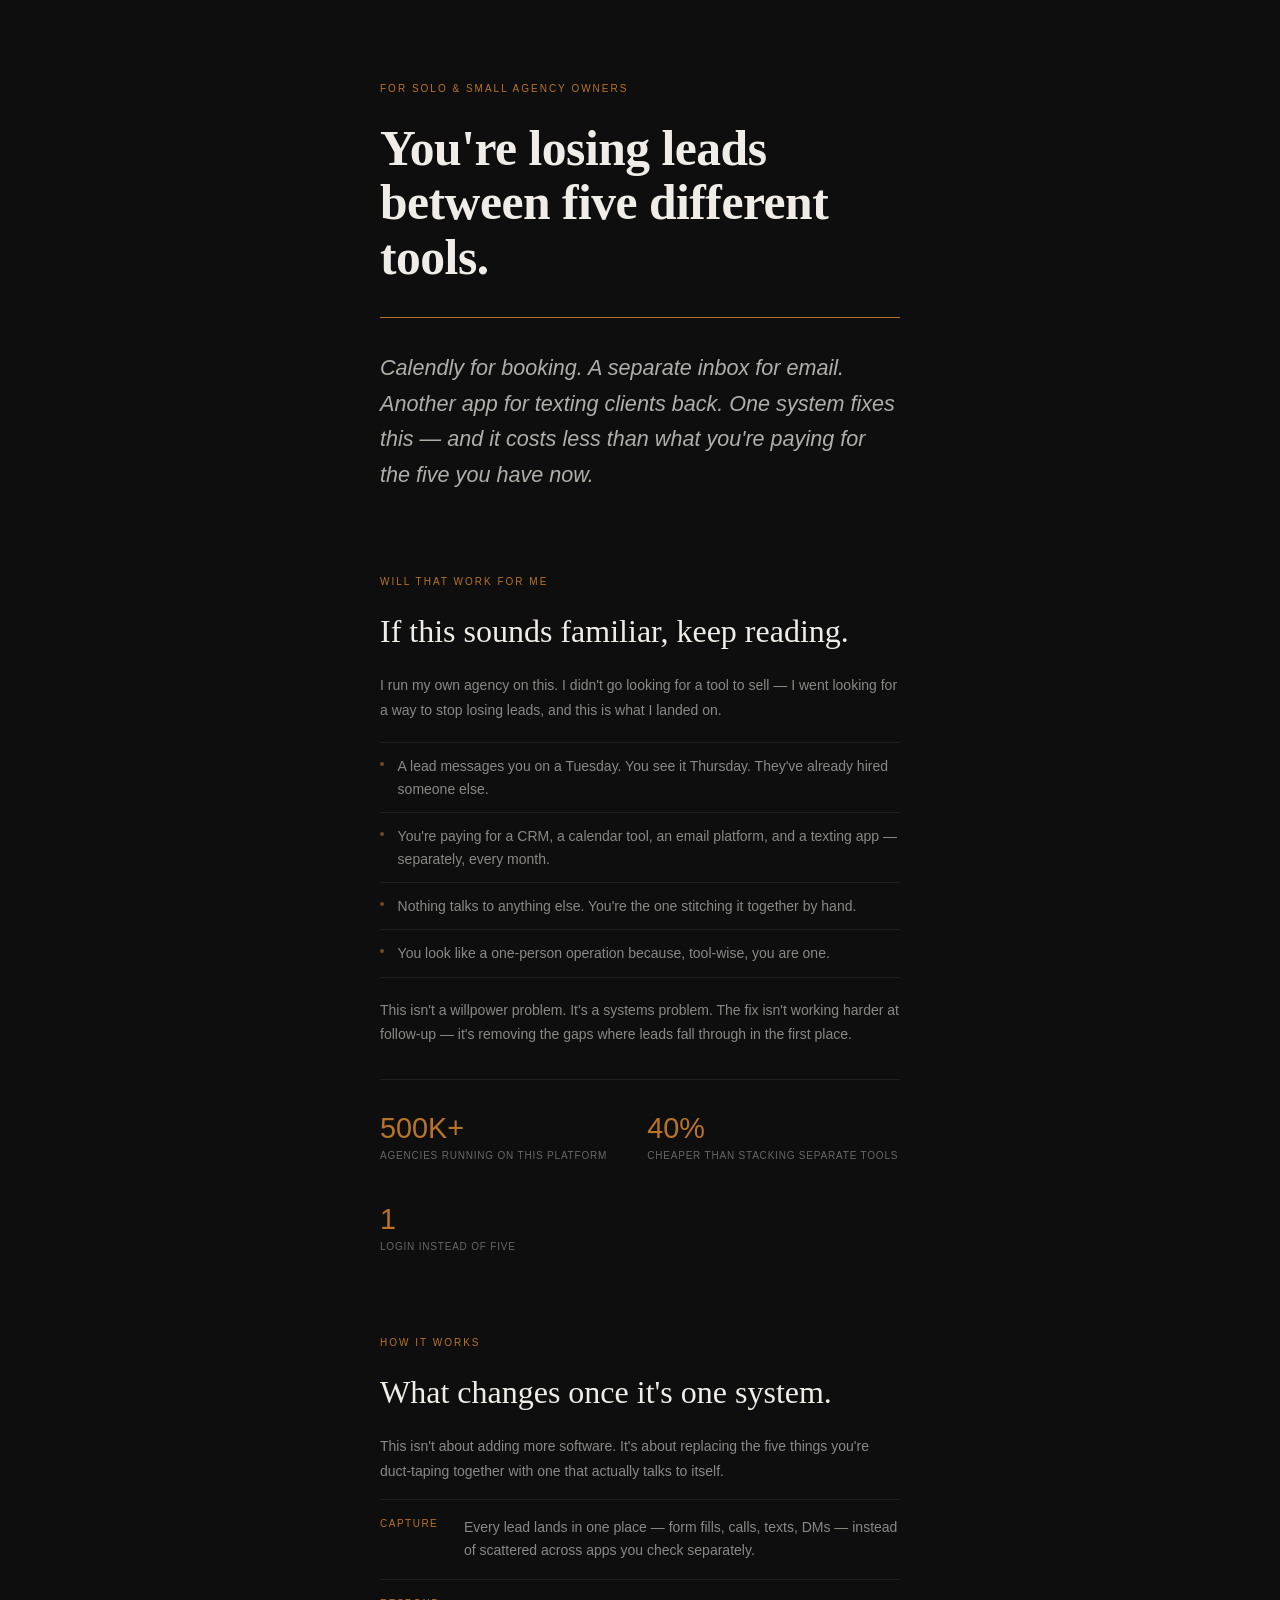
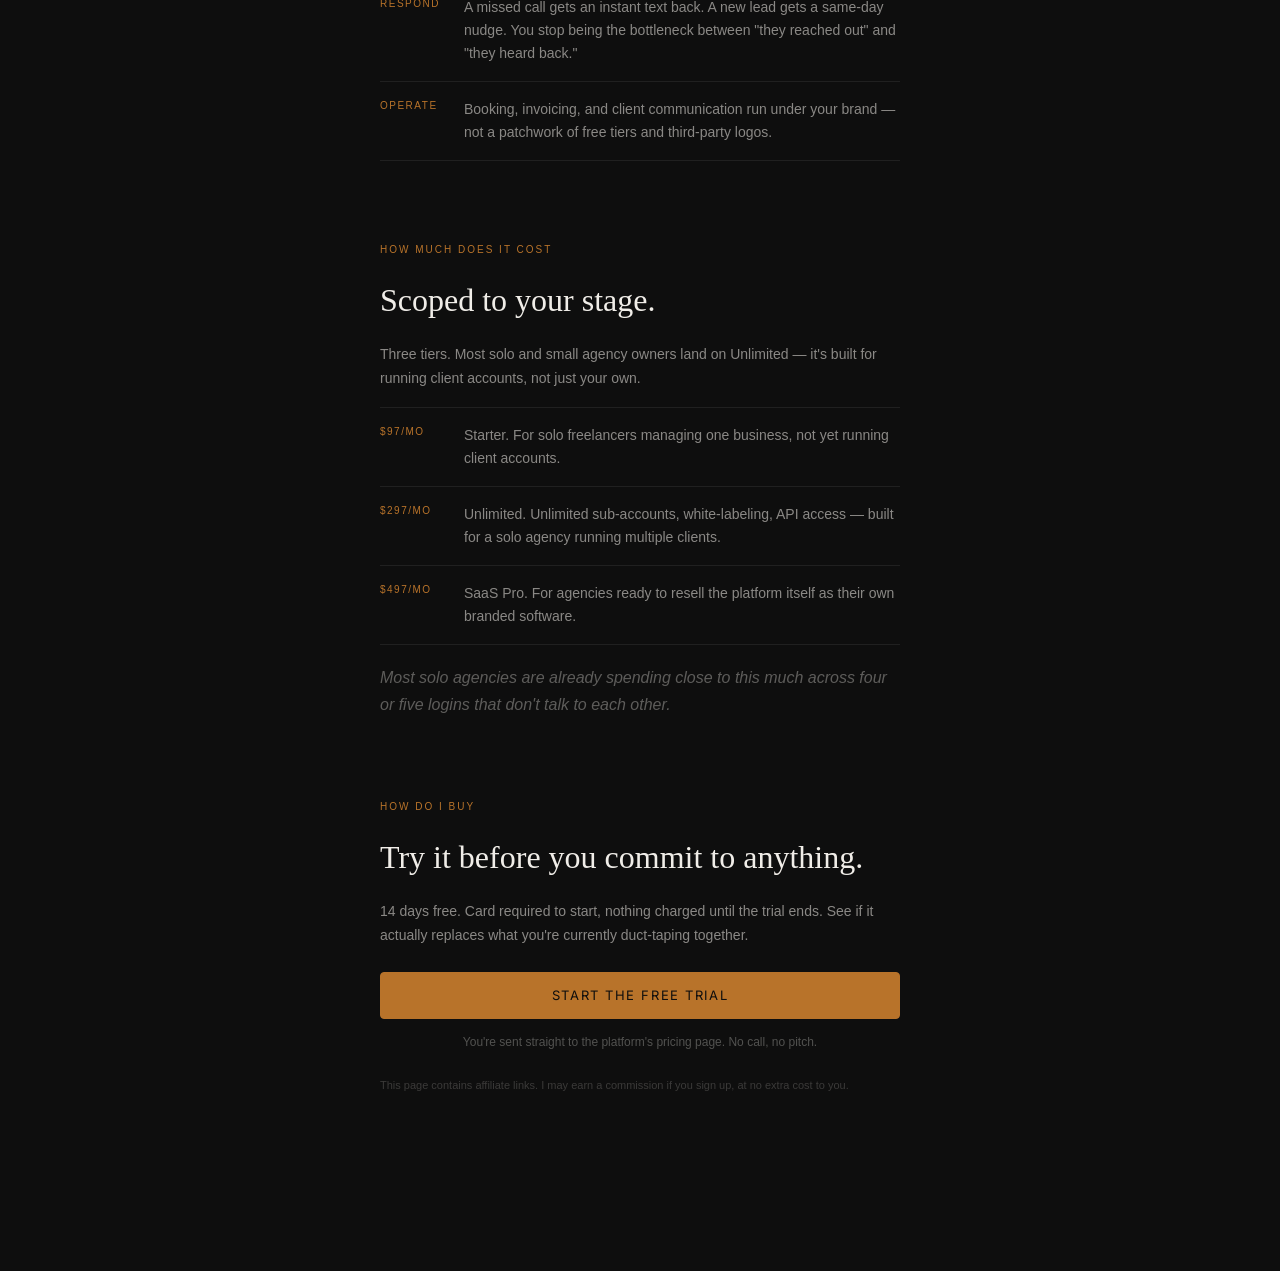
==== commit 2096b4f2: "Extract embedded CSS into styles.css and unify Satoshi font theme Consolidates the three pages' inli" ====
--- a/agency-engine.html
+++ b/agency-engine.html
@@ -15,238 +15,12 @@
 <meta name="twitter:description" content="You're losing leads between five different tools. Here's the one system solo agency owners run on instead.">
 <link rel="preconnect" href="https://fonts.googleapis.com">
 <link rel="preconnect" href="https://fonts.gstatic.com" crossorigin>
-<link href="https://fonts.googleapis.com/css2?family=Cormorant+Garamond:ital,wght@0,300;0,400;1,300;1,400&family=Inter:wght@300;400&display=swap" rel="stylesheet">
-<style>
-  *, *::before, *::after { box-sizing: border-box; margin: 0; padding: 0; }
-
-  :root {
-    --cream: #F0EDE8;
-    --amber: #B8732A;
-    --muted: rgba(240, 237, 232, 0.55);
-    --rule: rgba(240, 237, 232, 0.08);
-  }
-
-  html { font-size: 16px; scroll-behavior: smooth; }
-
-  body {
-    background: #0E0E0E;
-    color: var(--cream);
-    font-family: 'Inter', sans-serif;
-    font-weight: 300;
-    padding: 0 2rem;
-  }
-
-  .container {
-    max-width: 520px;
-    margin: 0 auto;
-    padding: 5rem 0 6rem;
-  }
-
-  section { margin-bottom: 5rem; }
-
-  .eyebrow {
-    font-size: 10px;
-    font-weight: 400;
-    letter-spacing: 0.2em;
-    text-transform: uppercase;
-    color: var(--amber);
-    margin-bottom: 1.5rem;
-  }
-
-  .hero { margin-bottom: 5rem; }
-
-  h1 {
-    font-family: 'Cormorant Garamond', serif;
-    font-size: clamp(2.2rem, 7vw, 3.1rem);
-    font-weight: 300;
-    line-height: 1.1;
-    letter-spacing: -0.01em;
-    margin-bottom: 2rem;
-  }
-
-  .animated-rule {
-    height: 1px;
-    background: var(--amber);
-    width: 0;
-    animation: drawRule 1s ease forwards 0.3s;
-    margin-bottom: 2rem;
-  }
-
-  .proposition {
-    font-family: 'Cormorant Garamond', serif;
-    font-size: clamp(1.15rem, 4vw, 1.35rem);
-    font-weight: 300;
-    font-style: italic;
-    color: rgba(240, 237, 232, 0.72);
-    line-height: 1.65;
-  }
-
-  h2 {
-    font-family: 'Cormorant Garamond', serif;
-    font-size: clamp(1.5rem, 5vw, 2rem);
-    font-weight: 300;
-    line-height: 1.1;
-    margin-bottom: 1.5rem;
-  }
-
-  p {
-    font-size: 14px;
-    color: var(--muted);
-    line-height: 1.75;
-    margin-bottom: 1rem;
-  }
-
-  p:last-child { margin-bottom: 0; }
-
-  .fit-list {
-    list-style: none;
-    margin-top: 1.25rem;
-  }
-
-  .fit-list li {
-    font-size: 14px;
-    color: var(--muted);
-    line-height: 1.6;
-    padding: 0.75rem 0;
-    border-bottom: 0.5px solid var(--rule);
-    display: flex;
-    gap: 0.85rem;
-    align-items: flex-start;
-  }
-
-  .fit-list li:first-child { border-top: 0.5px solid var(--rule); }
-
-  .fit-dot {
-    width: 4px;
-    height: 4px;
-    border-radius: 50%;
-    background: var(--amber);
-    opacity: 0.6;
-    flex-shrink: 0;
-    margin-top: 7px;
-  }
-
-  .process-item {
-    display: flex;
-    gap: 1.5rem;
-    align-items: flex-start;
-    padding: 1rem 0;
-    border-bottom: 0.5px solid var(--rule);
-  }
-
-  .process-item:first-child { border-top: 0.5px solid var(--rule); }
-
-  .process-label {
-    font-size: 10px;
-    letter-spacing: 0.15em;
-    text-transform: uppercase;
-    color: var(--amber);
-    font-weight: 400;
-    min-width: 60px;
-    padding-top: 2px;
-    flex-shrink: 0;
-  }
-
-  .process-text {
-    font-size: 14px;
-    color: var(--muted);
-    line-height: 1.65;
-    font-weight: 300;
-  }
-
-  .pricing-note {
-    font-size: 13px;
-    color: rgba(240, 237, 232, 0.35);
-    line-height: 1.65;
-    margin-top: 1.25rem;
-    font-style: italic;
-    font-family: 'Cormorant Garamond', serif;
-    font-size: 1rem;
-  }
-
-  .trust-row {
-    display: flex;
-    gap: 2.5rem;
-    flex-wrap: wrap;
-    margin-top: 2rem;
-    padding-top: 2rem;
-    border-top: 0.5px solid var(--rule);
-  }
-
-  .trust-stat .num {
-    font-family: 'Cormorant Garamond', serif;
-    font-size: 1.8rem;
-    font-weight: 300;
-    color: var(--amber);
-    display: block;
-  }
-
-  .trust-stat .label {
-    font-size: 10px;
-    color: rgba(240, 237, 232, 0.4);
-    text-transform: uppercase;
-    letter-spacing: 0.08em;
-    margin-top: 0.25rem;
-  }
-
-  .cta-btn {
-    display: inline-block;
-    width: 100%;
-    text-align: center;
-    padding: 0.9rem 1rem;
-    background: var(--amber);
-    border: 0.5px solid var(--amber);
-    border-radius: 4px;
-    color: #0E0E0E;
-    font-family: 'Inter', sans-serif;
-    font-size: 13px;
-    font-weight: 400;
-    letter-spacing: 0.12em;
-    text-transform: uppercase;
-    text-decoration: none;
-    cursor: pointer;
-    transition: background 0.2s ease, opacity 0.2s ease;
-    margin-top: 0.5rem;
-  }
-
-  .cta-btn:hover { opacity: 0.85; }
-
-  .cta-micro {
-    font-size: 12px;
-    color: rgba(240, 237, 232, 0.3);
-    margin-top: 0.85rem;
-    text-align: center;
-  }
-
-  .disclosure {
-    font-size: 11px;
-    color: rgba(240, 237, 232, 0.2);
-    line-height: 1.6;
-    margin-top: 1.5rem;
-  }
-
-  .fade-in {
-    opacity: 0;
-    transform: translateY(10px);
-    transition: opacity 0.5s ease, transform 0.5s ease;
-  }
-
-  .fade-in.visible { opacity: 1; transform: translateY(0); }
-
-  @keyframes drawRule { from { width: 0; } to { width: 100%; } }
-
-  @media (prefers-reduced-motion: reduce) {
-    *, .fade-in { animation: none !important; transition: none !important; opacity: 1 !important; transform: none !important; }
-  }
-
-  @media (max-width: 480px) {
-    body { padding: 0 1.25rem; }
-    .container { padding: 3.5rem 0 4rem; }
-    .trust-row { gap: 1.75rem; }
-  }
-</style>
+<link href="https://fonts.googleapis.com/css2?family=Inter:wght@300;400&display=swap" rel="stylesheet">
+<link rel="preconnect" href="https://api.fontshare.com">
+<link href="https://api.fontshare.com/v2/css?f[]=satoshi@300,301,400,700&display=swap" rel="stylesheet">
+<link rel="stylesheet" href="styles.css">
 </head>
-<body>
+<body class="page-agency-engine">
 <main class="container">
 
   <!-- 1. WHAT DOES IT DO FOR ME -->
@@ -268,7 +42,7 @@
       <li><span class="fit-dot" aria-hidden="true"></span>Nothing talks to anything else. You're the one stitching it together by hand.</li>
       <li><span class="fit-dot" aria-hidden="true"></span>You look like a one-person operation because, tool-wise, you are one.</li>
     </ul>
-    <p style="margin-top: 1.25rem;">This isn't a willpower problem. It's a systems problem. The fix isn't working harder at follow-up &mdash; it's removing the gaps where leads fall through in the first place.</p>
+    <p class="problem-note">This isn't a willpower problem. It's a systems problem. The fix isn't working harder at follow-up &mdash; it's removing the gaps where leads fall through in the first place.</p>
 
     <div class="trust-row">
       <div class="trust-stat">
--- a/styles.css
+++ b/styles.css
@@ -0,0 +1,1046 @@
+/* ==========================================================================
+   Shared — reset, design tokens, base html element
+   Used by: index.html, agency-engine.html, therapists.html
+   ========================================================================== */
+
+*, *::before, *::after { box-sizing: border-box; margin: 0; padding: 0; }
+
+:root {
+  --cream: #F0EDE8;
+  --amber: #B8732A;
+  --muted: rgba(240, 237, 232, 0.55);
+  --rule: rgba(240, 237, 232, 0.08);
+  --font-heading: 'Satoshi', serif;
+  --font-body: 'Satoshi', sans-serif;
+}
+
+html { font-size: 16px; scroll-behavior: smooth; }
+
+@media (prefers-reduced-motion: reduce) {
+  *, .fade-in { animation: none !important; transition: none !important; opacity: 1 !important; transform: none !important; }
+}
+
+/* ==========================================================================
+   Page: index.html (Chris O'Connors — home)
+   Scope: body.page-home
+   ========================================================================== */
+
+body.page-home {
+  background: #0E0E0E;
+  color: var(--cream);
+  font-family: var(--font-body);
+  font-weight: 300;
+  padding: 0 2rem;
+}
+
+.page-home .container {
+  max-width: 520px;
+  margin: 0 auto;
+  padding: 5rem 0 6rem;
+}
+
+.page-home section { margin-bottom: 5rem; }
+
+.page-home .eyebrow {
+  font-size: 10px;
+  font-weight: 400;
+  letter-spacing: 0.2em;
+  text-transform: uppercase;
+  color: var(--amber);
+  margin-bottom: 1.5rem;
+}
+
+.page-home .hero { margin-bottom: 5rem; }
+
+.page-home h1 {
+  font-family: var(--font-heading);
+  font-size: clamp(2.6rem, 8vw, 3.6rem);
+  font-weight: 700;
+  line-height: 1.05;
+  letter-spacing: -0.01em;
+  margin-bottom: 2rem;
+}
+
+.page-home .animated-rule {
+  height: 1px;
+  background: var(--amber);
+  width: 0;
+  animation: drawRule-home 1s ease forwards 0.3s;
+  margin-bottom: 2rem;
+}
+
+.page-home .proposition {
+  font-family: var(--font-body);
+  font-size: clamp(1.15rem, 4vw, 1.35rem);
+  font-weight: 300;
+  font-style: italic;
+  color: rgba(240, 237, 232, 0.72);
+  line-height: 1.65;
+}
+
+.page-home h2 {
+  font-family: var(--font-heading);
+  font-size: clamp(1.5rem, 5vw, 2rem);
+  font-weight: 300;
+  line-height: 1.1;
+  margin-bottom: 1.5rem;
+}
+
+.page-home p {
+  font-size: 14px;
+  color: var(--muted);
+  line-height: 1.75;
+  margin-bottom: 1rem;
+}
+
+.page-home p:last-child { margin-bottom: 0; }
+
+.page-home .fit-list {
+  list-style: none;
+  margin-top: 1.25rem;
+}
+
+.page-home .fit-list li {
+  font-size: 14px;
+  color: var(--muted);
+  line-height: 1.6;
+  padding: 0.75rem 0;
+  border-bottom: 0.5px solid var(--rule);
+  display: flex;
+  gap: 0.85rem;
+  align-items: flex-start;
+}
+
+.page-home .fit-list li:first-child { border-top: 0.5px solid var(--rule); }
+
+.page-home .fit-dot {
+  width: 4px;
+  height: 4px;
+  border-radius: 50%;
+  background: var(--amber);
+  opacity: 0.6;
+  flex-shrink: 0;
+  margin-top: 7px;
+}
+
+.page-home .process-item {
+  display: flex;
+  gap: 1.5rem;
+  align-items: flex-start;
+  padding: 1rem 0;
+  border-bottom: 0.5px solid var(--rule);
+}
+
+.page-home .process-item:first-child { border-top: 0.5px solid var(--rule); }
+
+.page-home .process-label {
+  font-size: 10px;
+  letter-spacing: 0.15em;
+  text-transform: uppercase;
+  color: var(--amber);
+  font-weight: 400;
+  min-width: 60px;
+  padding-top: 2px;
+  flex-shrink: 0;
+}
+
+.page-home .process-text {
+  font-size: 14px;
+  color: var(--muted);
+  line-height: 1.65;
+  font-weight: 300;
+}
+
+.page-home .pricing-note {
+  font-size: 13px;
+  color: rgba(240, 237, 232, 0.35);
+  line-height: 1.65;
+  margin-top: 1.25rem;
+  font-style: italic;
+  font-family: var(--font-body);
+  font-size: 1rem;
+}
+
+.page-home .testimonial {
+  padding: 2rem 0 0.5rem;
+  border-bottom: 0.5px solid var(--rule);
+  margin-top: 1.5rem;
+}
+
+.page-home .testimonial:first-child {
+  border-top: 0.5px solid var(--rule);
+}
+
+.page-home .testimonial .quote {
+  font-family: var(--font-body);
+  font-style: italic;
+  font-size: 1.25rem;
+  line-height: 1.55;
+  color: rgba(240, 237, 232, 0.85);
+  margin-bottom: 1.5rem;
+}
+
+.page-home .testimonial-author {
+  display: flex;
+  align-items: center;
+  gap: 0.85rem;
+  padding-bottom: 1.5rem;
+}
+
+.page-home .testimonial-photo {
+  width: 44px;
+  height: 44px;
+  border-radius: 50%;
+  object-fit: cover;
+  flex-shrink: 0;
+}
+
+.page-home .testimonial .attribution {
+  font-size: 12px;
+  color: var(--muted);
+  letter-spacing: 0.05em;
+  line-height: 1.6;
+}
+
+.page-home .testimonial .attribution strong {
+  color: var(--cream);
+  font-weight: 400;
+  letter-spacing: 0;
+}
+
+.page-home #form-wrap { margin-top: 2rem; }
+
+.page-home .form-group {
+  margin-bottom: 1.25rem;
+}
+
+.page-home label {
+  display: block;
+  font-size: 10px;
+  letter-spacing: 0.15em;
+  text-transform: uppercase;
+  color: var(--amber);
+  font-weight: 400;
+  margin-bottom: 0.5rem;
+}
+
+.page-home input[type="text"],
+.page-home input[type="email"],
+.page-home select,
+.page-home textarea {
+  width: 100%;
+  background: rgba(240, 237, 232, 0.04);
+  border: 0.5px solid rgba(240, 237, 232, 0.15);
+  border-radius: 4px;
+  color: var(--cream);
+  font-family: 'Inter', sans-serif;
+  font-size: 14px;
+  font-weight: 300;
+  padding: 0.75rem 1rem;
+  outline: none;
+  transition: border-color 0.2s ease;
+  -webkit-appearance: none;
+}
+
+.page-home input[type="text"]:focus,
+.page-home input[type="email"]:focus,
+.page-home select:focus,
+.page-home textarea:focus {
+  border-color: var(--amber);
+}
+
+.page-home select {
+  cursor: pointer;
+  background-image: url("data:image/svg+xml,%3Csvg xmlns='http://www.w3.org/2000/svg' width='12' height='8' viewBox='0 0 12 8'%3E%3Cpath d='M1 1l5 5 5-5' stroke='%23B8732A' stroke-width='1.5' fill='none' stroke-linecap='round'/%3E%3C/svg%3E");
+  background-repeat: no-repeat;
+  background-position: right 1rem center;
+  padding-right: 2.5rem;
+  color: var(--cream);
+}
+
+.page-home select:invalid { color: rgba(240, 237, 232, 0.2); }
+.page-home select option { background: #0E0E0E; color: var(--cream); }
+
+.page-home textarea {
+  resize: vertical;
+  min-height: 120px;
+  line-height: 1.65;
+}
+
+.page-home ::placeholder { color: rgba(240, 237, 232, 0.2); }
+
+.page-home .optional-label {
+  font-size: 10px;
+  color: rgba(240, 237, 232, 0.25);
+  letter-spacing: 0.05em;
+  margin-left: 0.5rem;
+  text-transform: none;
+  font-style: italic;
+}
+
+.page-home .textarea-hint {
+  font-size: 11px;
+  color: rgba(240, 237, 232, 0.25);
+  margin-top: 0.4rem;
+  line-height: 1.5;
+}
+
+.page-home .submit-btn {
+  width: 100%;
+  padding: 0.9rem 1rem;
+  background: transparent;
+  border: 0.5px solid var(--amber);
+  border-radius: 4px;
+  color: var(--amber);
+  font-family: var(--font-body);
+  font-size: 13px;
+  font-weight: 400;
+  letter-spacing: 0.12em;
+  text-transform: uppercase;
+  cursor: pointer;
+  transition: background 0.2s ease, color 0.2s ease;
+  margin-top: 0.5rem;
+}
+
+.page-home .submit-btn:hover {
+  background: var(--amber);
+  color: #0E0E0E;
+}
+
+.page-home .submit-btn:disabled {
+  opacity: 0.4;
+  cursor: not-allowed;
+}
+
+.page-home .form-status {
+  font-size: 13px;
+  text-align: center;
+  margin-top: 1rem;
+  min-height: 1.2em;
+  color: var(--amber);
+  font-style: italic;
+  font-family: var(--font-body);
+  font-size: 1rem;
+}
+
+.page-home .success-message {
+  font-family: var(--font-body);
+  font-size: 1.2rem;
+  font-style: italic;
+  color: rgba(240, 237, 232, 0.7);
+  line-height: 1.7;
+}
+
+.page-home .footer {
+  border-top: 0.5px solid var(--rule);
+  padding-top: 2rem;
+  display: flex;
+  flex-direction: column;
+  gap: 0.5rem;
+}
+
+.page-home .footer a {
+  font-size: 12px;
+  color: rgba(240, 237, 232, 0.3);
+  text-decoration: none;
+  transition: color 0.2s ease;
+}
+
+.page-home .footer a:hover { color: var(--amber); }
+
+.page-home .fade-in {
+  opacity: 0;
+  transform: translateY(10px);
+  transition: opacity 0.5s ease, transform 0.5s ease;
+}
+
+.page-home .fade-in.visible {
+  opacity: 1;
+  transform: translateY(0);
+}
+
+@keyframes drawRule-home {
+  from { width: 0; }
+  to { width: 100%; }
+}
+
+.page-home .hero-photo {
+  width: 72px;
+  height: 72px;
+  border-radius: 50%;
+  object-fit: cover;
+  object-position: center top;
+  margin-bottom: 1.75rem;
+  opacity: 0.9;
+  display: block;
+}
+
+@media (max-width: 480px) {
+  body.page-home { padding: 0 1.25rem; }
+  .page-home .container { padding: 3.5rem 0 4rem; }
+}
+
+/* CUSTOM SELECT */
+.page-home .custom-select {
+  position: relative;
+  user-select: none;
+}
+
+.page-home .custom-select-trigger {
+  width: 100%;
+  background: rgba(240, 237, 232, 0.04);
+  border: 0.5px solid rgba(240, 237, 232, 0.15);
+  border-radius: 4px;
+  color: rgba(240, 237, 232, 0.2);
+  font-family: var(--font-body);
+  font-size: 14px;
+  font-weight: 300;
+  padding: 0.75rem 2.5rem 0.75rem 1rem;
+  cursor: pointer;
+  display: flex;
+  align-items: center;
+  justify-content: space-between;
+  transition: border-color 0.2s ease;
+}
+
+.page-home .custom-select-trigger.has-value {
+  color: var(--cream);
+}
+
+.page-home .custom-select.open .custom-select-trigger {
+  border-color: var(--amber);
+}
+
+.page-home .select-arrow {
+  flex-shrink: 0;
+  transition: transform 0.2s ease;
+}
+
+.page-home .custom-select.open .select-arrow {
+  transform: rotate(180deg);
+}
+
+.page-home .custom-select-options {
+  display: none;
+  position: absolute;
+  top: calc(100% + 4px);
+  left: 0;
+  right: 0;
+  background: #161616;
+  border: 0.5px solid rgba(240, 237, 232, 0.15);
+  border-radius: 4px;
+  list-style: none;
+  z-index: 100;
+  overflow: hidden;
+}
+
+.page-home .custom-select.open .custom-select-options {
+  display: block;
+}
+
+.page-home .custom-select-options li {
+  padding: 0.75rem 1rem;
+  font-size: 14px;
+  color: var(--muted);
+  cursor: pointer;
+  transition: background 0.15s ease, color 0.15s ease;
+  border-bottom: 0.5px solid rgba(240, 237, 232, 0.05);
+}
+
+.page-home .custom-select-options li:last-child {
+  border-bottom: none;
+}
+
+.page-home .custom-select-options li:hover {
+  background: rgba(184, 115, 42, 0.1);
+  color: var(--cream);
+}
+
+.page-home .custom-select-options li.selected {
+  color: var(--amber);
+}
+
+/* ==========================================================================
+   Page: agency-engine.html (The Agency Engine)
+   Scope: body.page-agency-engine
+   ========================================================================== */
+
+body.page-agency-engine {
+  background: #0E0E0E;
+  color: var(--cream);
+  font-family: var(--font-body);
+  font-weight: 300;
+  padding: 0 2rem;
+}
+
+.page-agency-engine .container {
+  max-width: 520px;
+  margin: 0 auto;
+  padding: 5rem 0 6rem;
+}
+
+.page-agency-engine section { margin-bottom: 5rem; }
+
+.page-agency-engine .eyebrow {
+  font-size: 10px;
+  font-weight: 400;
+  letter-spacing: 0.2em;
+  text-transform: uppercase;
+  color: var(--amber);
+  margin-bottom: 1.5rem;
+}
+
+.page-agency-engine .hero { margin-bottom: 5rem; }
+
+.page-agency-engine h1 {
+  font-family: var(--font-heading);
+  font-size: clamp(2.2rem, 7vw, 3.1rem);
+  font-weight: 700;
+  line-height: 1.1;
+  letter-spacing: -0.01em;
+  margin-bottom: 2rem;
+}
+
+.page-agency-engine .animated-rule {
+  height: 1px;
+  background: var(--amber);
+  width: 0;
+  animation: drawRule-agency 1s ease forwards 0.3s;
+  margin-bottom: 2rem;
+}
+
+.page-agency-engine .proposition {
+  font-family: var(--font-body);
+  font-size: clamp(1.15rem, 4vw, 1.35rem);
+  font-weight: 300;
+  font-style: italic;
+  color: rgba(240, 237, 232, 0.72);
+  line-height: 1.65;
+}
+
+.page-agency-engine h2 {
+  font-family: var(--font-heading);
+  font-size: clamp(1.5rem, 5vw, 2rem);
+  font-weight: 300;
+  line-height: 1.1;
+  margin-bottom: 1.5rem;
+}
+
+.page-agency-engine p {
+  font-size: 14px;
+  color: var(--muted);
+  line-height: 1.75;
+  margin-bottom: 1rem;
+}
+
+.page-agency-engine p:last-child { margin-bottom: 0; }
+
+.page-agency-engine .problem-note { margin-top: 1.25rem; }
+
+.page-agency-engine .fit-list {
+  list-style: none;
+  margin-top: 1.25rem;
+}
+
+.page-agency-engine .fit-list li {
+  font-size: 14px;
+  color: var(--muted);
+  line-height: 1.6;
+  padding: 0.75rem 0;
+  border-bottom: 0.5px solid var(--rule);
+  display: flex;
+  gap: 0.85rem;
+  align-items: flex-start;
+}
+
+.page-agency-engine .fit-list li:first-child { border-top: 0.5px solid var(--rule); }
+
+.page-agency-engine .fit-dot {
+  width: 4px;
+  height: 4px;
+  border-radius: 50%;
+  background: var(--amber);
+  opacity: 0.6;
+  flex-shrink: 0;
+  margin-top: 7px;
+}
+
+.page-agency-engine .process-item {
+  display: flex;
+  gap: 1.5rem;
+  align-items: flex-start;
+  padding: 1rem 0;
+  border-bottom: 0.5px solid var(--rule);
+}
+
+.page-agency-engine .process-item:first-child { border-top: 0.5px solid var(--rule); }
+
+.page-agency-engine .process-label {
+  font-size: 10px;
+  letter-spacing: 0.15em;
+  text-transform: uppercase;
+  color: var(--amber);
+  font-weight: 400;
+  min-width: 60px;
+  padding-top: 2px;
+  flex-shrink: 0;
+}
+
+.page-agency-engine .process-text {
+  font-size: 14px;
+  color: var(--muted);
+  line-height: 1.65;
+  font-weight: 300;
+}
+
+.page-agency-engine .pricing-note {
+  font-size: 13px;
+  color: rgba(240, 237, 232, 0.35);
+  line-height: 1.65;
+  margin-top: 1.25rem;
+  font-style: italic;
+  font-family: var(--font-body);
+  font-size: 1rem;
+}
+
+.page-agency-engine .trust-row {
+  display: flex;
+  gap: 2.5rem;
+  flex-wrap: wrap;
+  margin-top: 2rem;
+  padding-top: 2rem;
+  border-top: 0.5px solid var(--rule);
+}
+
+.page-agency-engine .trust-stat .num {
+  font-family: var(--font-body);
+  font-size: 1.8rem;
+  font-weight: 300;
+  color: var(--amber);
+  display: block;
+}
+
+.page-agency-engine .trust-stat .label {
+  font-size: 10px;
+  color: rgba(240, 237, 232, 0.4);
+  text-transform: uppercase;
+  letter-spacing: 0.08em;
+  margin-top: 0.25rem;
+}
+
+.page-agency-engine .cta-btn {
+  display: inline-block;
+  width: 100%;
+  text-align: center;
+  padding: 0.9rem 1rem;
+  background: var(--amber);
+  border: 0.5px solid var(--amber);
+  border-radius: 4px;
+  color: #0E0E0E;
+  font-family: 'Inter', sans-serif;
+  font-size: 13px;
+  font-weight: 400;
+  letter-spacing: 0.12em;
+  text-transform: uppercase;
+  text-decoration: none;
+  cursor: pointer;
+  transition: background 0.2s ease, opacity 0.2s ease;
+  margin-top: 0.5rem;
+}
+
+.page-agency-engine .cta-btn:hover { opacity: 0.85; }
+
+.page-agency-engine .cta-micro {
+  font-size: 12px;
+  color: rgba(240, 237, 232, 0.3);
+  margin-top: 0.85rem;
+  text-align: center;
+}
+
+.page-agency-engine .disclosure {
+  font-size: 11px;
+  color: rgba(240, 237, 232, 0.2);
+  line-height: 1.6;
+  margin-top: 1.5rem;
+}
+
+.page-agency-engine .fade-in {
+  opacity: 0;
+  transform: translateY(10px);
+  transition: opacity 0.5s ease, transform 0.5s ease;
+}
+
+.page-agency-engine .fade-in.visible { opacity: 1; transform: translateY(0); }
+
+@keyframes drawRule-agency { from { width: 0; } to { width: 100%; } }
+
+@media (max-width: 480px) {
+  body.page-agency-engine { padding: 0 1.25rem; }
+  .page-agency-engine .container { padding: 3.5rem 0 4rem; }
+  .page-agency-engine .trust-row { gap: 1.75rem; }
+}
+
+/* ==========================================================================
+   Page: therapists.html (For Credentialed Private Practices)
+   Scope: body.page-therapists
+   ========================================================================== */
+
+body.page-therapists {
+  background: #0E0E0E;
+  color: var(--cream);
+  font-family: var(--font-body);
+  font-weight: 300;
+  padding: 0 2rem;
+}
+
+.page-therapists .container {
+  max-width: 520px;
+  margin: 0 auto;
+  padding: 5rem 0 6rem;
+}
+
+.page-therapists section { margin-bottom: 5rem; }
+
+.page-therapists .eyebrow {
+  font-size: 10px;
+  font-weight: 400;
+  letter-spacing: 0.2em;
+  text-transform: uppercase;
+  color: var(--amber);
+  margin-bottom: 1.5rem;
+}
+
+.page-therapists h1 {
+  font-family: var(--font-heading);
+  font-size: clamp(2.6rem, 8vw, 3.6rem);
+  font-weight: 700;
+  line-height: 1.05;
+  letter-spacing: -0.01em;
+  margin-bottom: 2rem;
+}
+
+.page-therapists .animated-rule {
+  height: 1px;
+  background: var(--amber);
+  width: 0;
+  animation: drawRule-therapists 1s ease forwards 0.3s;
+  margin-bottom: 2rem;
+}
+
+@keyframes drawRule-therapists { to { width: 60px; } }
+
+.page-therapists .proposition {
+  font-family: var(--font-body);
+  font-size: clamp(1.15rem, 4vw, 1.35rem);
+  font-weight: 300;
+  font-style: italic;
+  color: rgba(240, 237, 232, 0.72);
+  line-height: 1.65;
+}
+
+.page-therapists h2 {
+  font-family: var(--font-heading);
+  font-size: clamp(1.5rem, 5vw, 2rem);
+  font-weight: 300;
+  line-height: 1.1;
+  margin-bottom: 1.5rem;
+}
+
+.page-therapists p {
+  font-size: 14px;
+  color: var(--muted);
+  line-height: 1.75;
+  margin-bottom: 1rem;
+}
+
+.page-therapists p:last-child { margin-bottom: 0; }
+
+.page-therapists .fit-list {
+  list-style: none;
+  margin-top: 1.25rem;
+}
+
+.page-therapists .fit-list li {
+  font-size: 14px;
+  color: var(--muted);
+  line-height: 1.6;
+  padding: 0.75rem 0;
+  border-bottom: 0.5px solid var(--rule);
+  display: flex;
+  gap: 0.85rem;
+  align-items: flex-start;
+}
+
+.page-therapists .fit-list li:first-child { border-top: 0.5px solid var(--rule); }
+
+.page-therapists .fit-dot {
+  width: 4px;
+  height: 4px;
+  border-radius: 50%;
+  background: var(--amber);
+  opacity: 0.6;
+  flex-shrink: 0;
+  margin-top: 7px;
+}
+
+.page-therapists .fit-not {
+  margin-top: 2rem;
+  font-family: var(--font-body);
+  font-style: italic;
+  font-size: 1rem;
+  color: rgba(240, 237, 232, 0.4);
+  line-height: 1.65;
+}
+
+.page-therapists .process-item {
+  display: flex;
+  gap: 1.5rem;
+  align-items: flex-start;
+  padding: 1rem 0;
+  border-bottom: 0.5px solid var(--rule);
+}
+
+.page-therapists .process-item:first-child { border-top: 0.5px solid var(--rule); }
+
+.page-therapists .process-label {
+  font-size: 10px;
+  letter-spacing: 0.15em;
+  text-transform: uppercase;
+  color: var(--amber);
+  font-weight: 400;
+  min-width: 90px;
+  padding-top: 2px;
+  flex-shrink: 0;
+}
+
+.page-therapists .process-text {
+  font-size: 14px;
+  color: var(--muted);
+  line-height: 1.65;
+  font-weight: 300;
+}
+
+.page-therapists .case-study {
+  padding: 2rem 0 0.5rem;
+  border-top: 0.5px solid var(--rule);
+  border-bottom: 0.5px solid var(--rule);
+  margin-top: 1.5rem;
+}
+
+.page-therapists .case-study-note { margin-top: 1.25rem; }
+
+.page-therapists .case-study .quote {
+  font-family: var(--font-body);
+  font-style: italic;
+  font-size: 1.25rem;
+  line-height: 1.55;
+  color: rgba(240, 237, 232, 0.85);
+  margin-bottom: 1.5rem;
+}
+
+.page-therapists .case-study .attribution {
+  font-size: 12px;
+  color: var(--muted);
+  letter-spacing: 0.05em;
+  line-height: 1.6;
+  padding-bottom: 1.5rem;
+}
+
+.page-therapists .case-study .attribution strong {
+  color: var(--cream);
+  font-weight: 400;
+  letter-spacing: 0;
+}
+
+.page-therapists .pricing-card {
+  border-top: 0.5px solid var(--rule);
+  border-bottom: 0.5px solid var(--rule);
+  padding: 1.5rem 0;
+  margin-top: 1.25rem;
+}
+
+.page-therapists .price-row {
+  display: flex;
+  justify-content: space-between;
+  align-items: baseline;
+  padding: 0.65rem 0;
+}
+
+.page-therapists .price-label {
+  font-size: 13px;
+  color: var(--muted);
+  letter-spacing: 0.02em;
+}
+
+.page-therapists .price-figure {
+  font-family: var(--font-body);
+  font-size: 1.25rem;
+  font-weight: 400;
+  color: var(--cream);
+  letter-spacing: -0.01em;
+}
+
+.page-therapists .price-note {
+  font-family: var(--font-body);
+  font-style: italic;
+  font-size: 1rem;
+  color: rgba(240, 237, 232, 0.4);
+  line-height: 1.65;
+  margin-top: 1.25rem;
+}
+
+.page-therapists .async-note {
+  background: rgba(184, 115, 42, 0.06);
+  border-left: 2px solid var(--amber);
+  padding: 1.25rem 1.5rem;
+  margin-top: 2rem;
+}
+
+.page-therapists .async-note p {
+  font-family: var(--font-body);
+  font-style: italic;
+  font-size: 1.05rem;
+  color: rgba(240, 237, 232, 0.75);
+  line-height: 1.6;
+  margin: 0;
+}
+
+.page-therapists .cta-block { margin-top: 2rem; }
+
+.page-therapists .cta-btn {
+  display: block;
+  width: 100%;
+  background: var(--amber);
+  color: #0E0E0E;
+  border: none;
+  padding: 1.15rem 1.5rem;
+  font-family: 'Inter', sans-serif;
+  font-size: 13px;
+  font-weight: 400;
+  letter-spacing: 0.15em;
+  text-transform: uppercase;
+  cursor: pointer;
+  text-align: center;
+  text-decoration: none;
+  transition: opacity 0.2s ease;
+}
+
+.page-therapists .cta-btn:hover { opacity: 0.88; }
+
+.page-therapists .cta-alt {
+  display: block;
+  text-align: center;
+  margin-top: 1.25rem;
+  font-size: 13px;
+  color: var(--muted);
+  text-decoration: none;
+  letter-spacing: 0.02em;
+  cursor: pointer;
+}
+
+.page-therapists .cta-alt:hover { color: var(--amber); }
+.page-therapists .cta-alt u { text-decoration-color: var(--amber); text-underline-offset: 3px; }
+
+.page-therapists .form-group { margin-bottom: 1.25rem; }
+
+.page-therapists label {
+  display: block;
+  font-size: 10px;
+  letter-spacing: 0.15em;
+  text-transform: uppercase;
+  color: var(--amber);
+  font-weight: 400;
+  margin-bottom: 0.5rem;
+}
+
+.page-therapists input[type="text"],
+.page-therapists input[type="email"],
+.page-therapists input[type="url"],
+.page-therapists textarea {
+  width: 100%;
+  background: rgba(240, 237, 232, 0.04);
+  border: 0.5px solid rgba(240, 237, 232, 0.15);
+  border-radius: 4px;
+  color: var(--cream);
+  font-family: 'Inter', sans-serif;
+  font-size: 14px;
+  font-weight: 300;
+  padding: 0.75rem 1rem;
+  outline: none;
+  transition: border-color 0.2s ease;
+  -webkit-appearance: none;
+}
+
+.page-therapists input:focus, .page-therapists textarea:focus { border-color: var(--amber); }
+
+.page-therapists textarea {
+  resize: vertical;
+  min-height: 100px;
+  line-height: 1.65;
+}
+
+.page-therapists .submit-btn {
+  background: transparent;
+  color: var(--cream);
+  border: 0.5px solid var(--amber);
+  padding: 0.85rem 1.5rem;
+  font-family: 'Inter', sans-serif;
+  font-size: 12px;
+  font-weight: 400;
+  letter-spacing: 0.15em;
+  text-transform: uppercase;
+  cursor: pointer;
+  transition: background 0.2s ease, color 0.2s ease;
+  width: 100%;
+}
+
+.page-therapists .submit-btn:hover { background: var(--amber); color: #0E0E0E; }
+.page-therapists .submit-btn:disabled { opacity: 0.4; cursor: not-allowed; }
+
+.page-therapists .form-status {
+  font-size: 13px;
+  color: var(--muted);
+  margin-top: 1rem;
+  line-height: 1.5;
+  text-align: center;
+}
+
+.page-therapists .success-message {
+  font-family: var(--font-body);
+  font-size: 1.2rem;
+  font-style: italic;
+  color: rgba(240, 237, 232, 0.7);
+  line-height: 1.7;
+  text-align: center;
+  padding: 1.5rem 0;
+}
+
+.page-therapists #inquiry-form { display: none; margin-top: 2rem; }
+.page-therapists #inquiry-form.open { display: block; }
+
+.page-therapists .footer {
+  text-align: center;
+  padding-top: 3rem;
+  font-size: 12px;
+  color: rgba(240, 237, 232, 0.3);
+  letter-spacing: 0.05em;
+}
+
+.page-therapists .footer a {
+  color: rgba(240, 237, 232, 0.55);
+  text-decoration: none;
+  margin: 0 0.75rem;
+}
+
+.page-therapists .footer a:hover { color: var(--amber); }
+
+.page-therapists .fade-in {
+  opacity: 0;
+  transform: translateY(12px);
+  transition: opacity 0.7s ease, transform 0.7s ease;
+}
+
+.page-therapists .fade-in.visible {
+  opacity: 1;
+  transform: translateY(0);
+}
